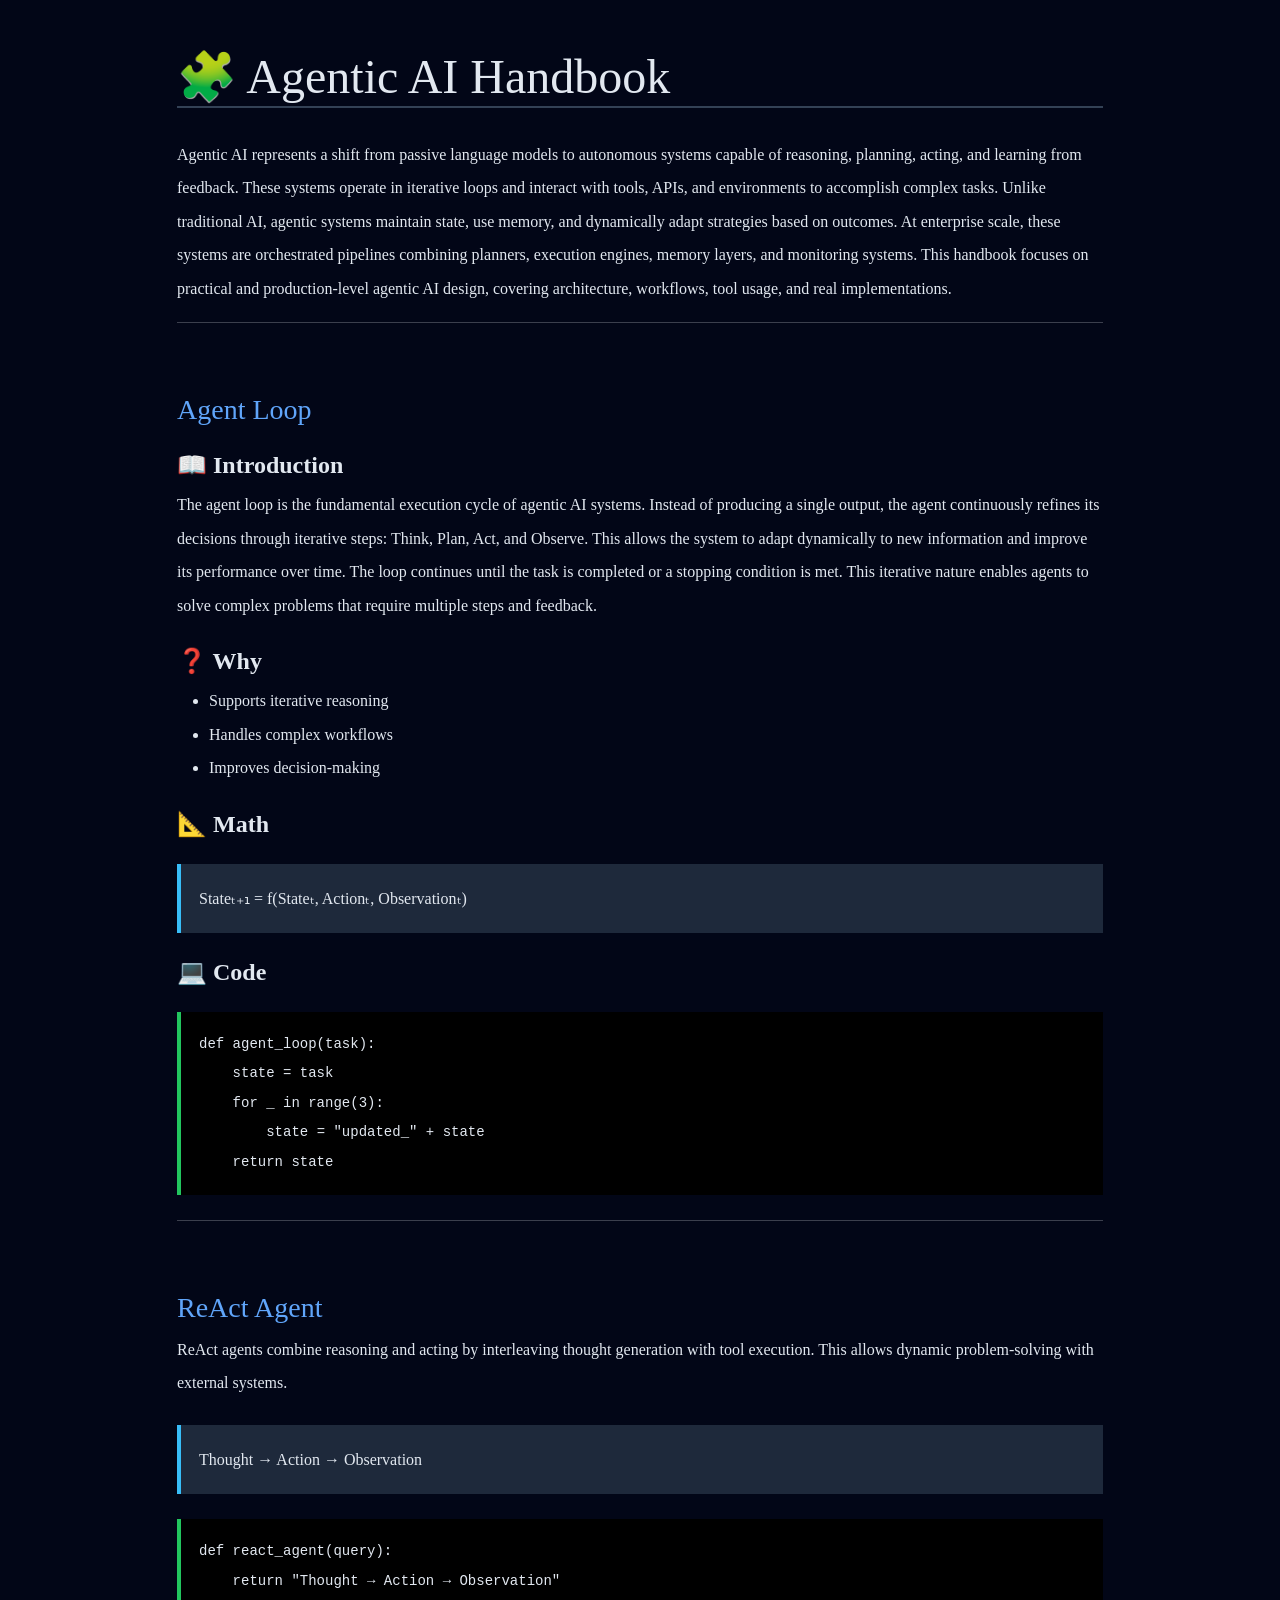
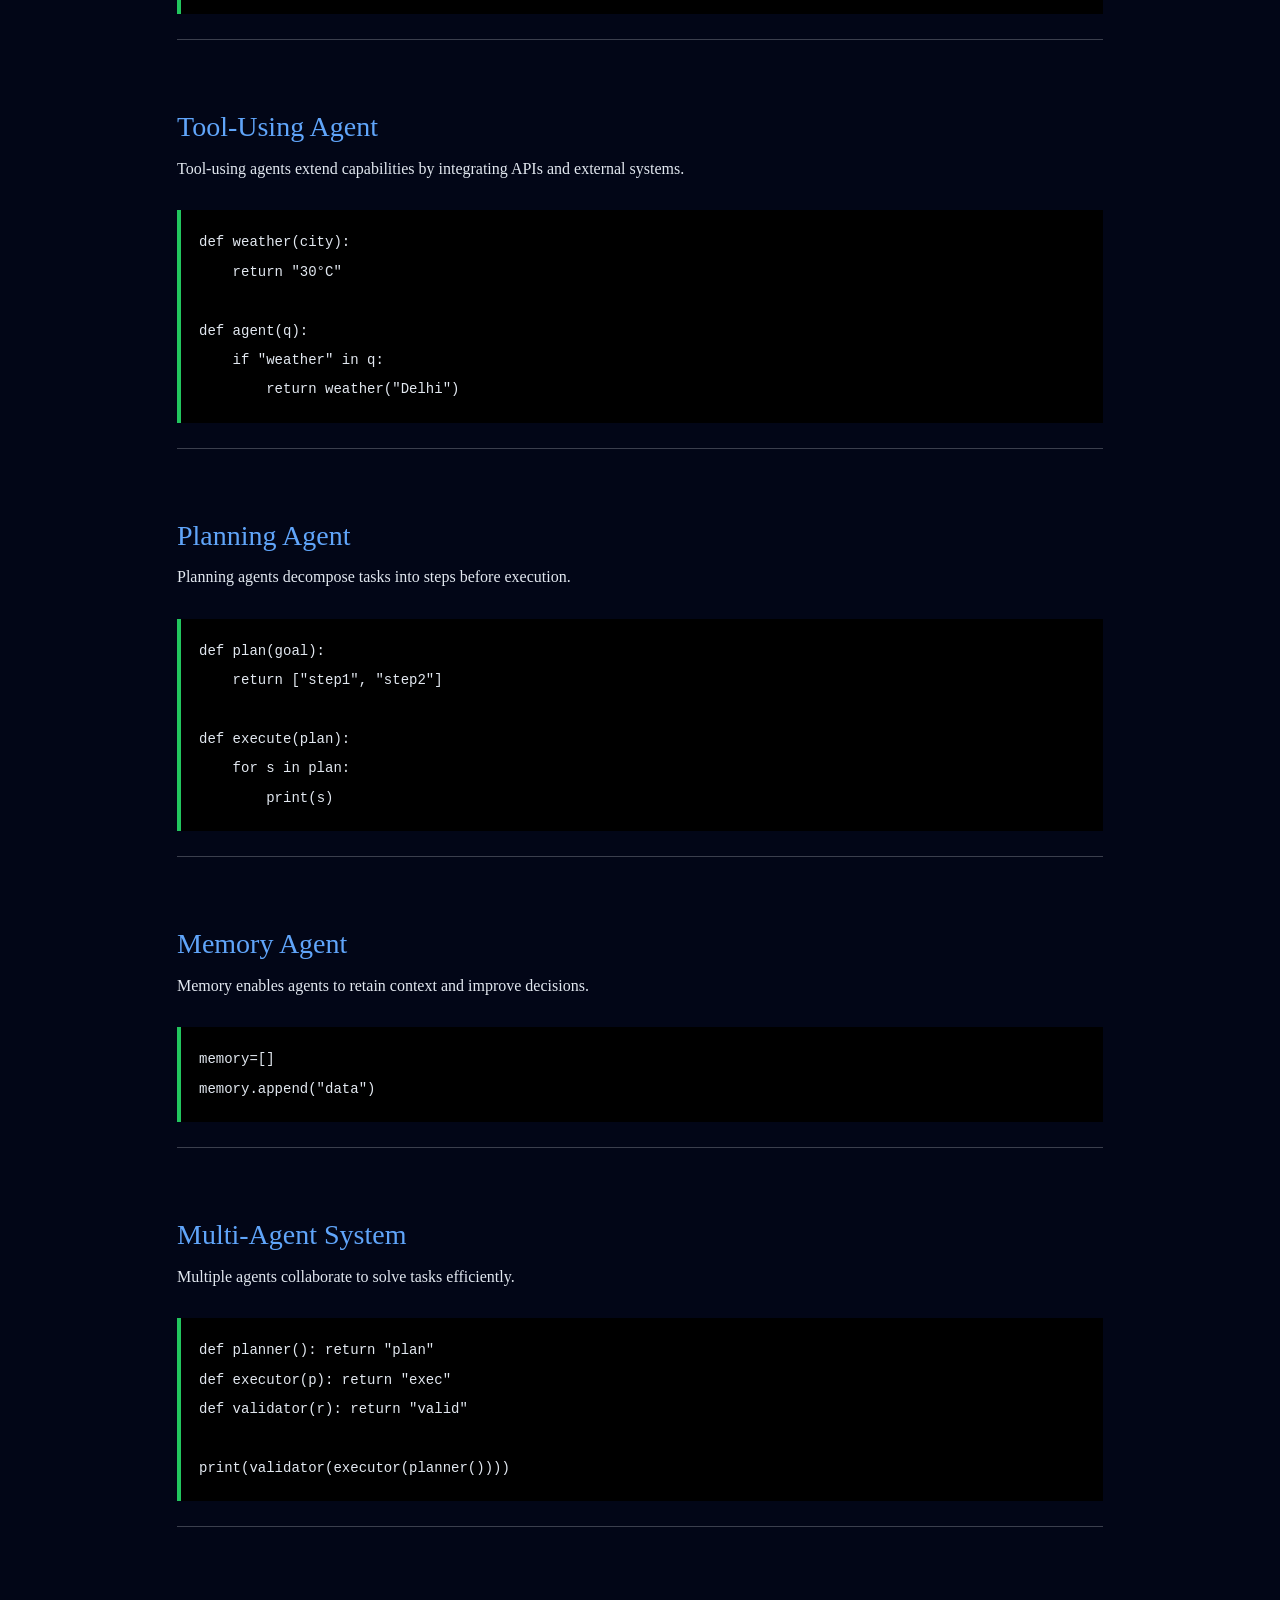
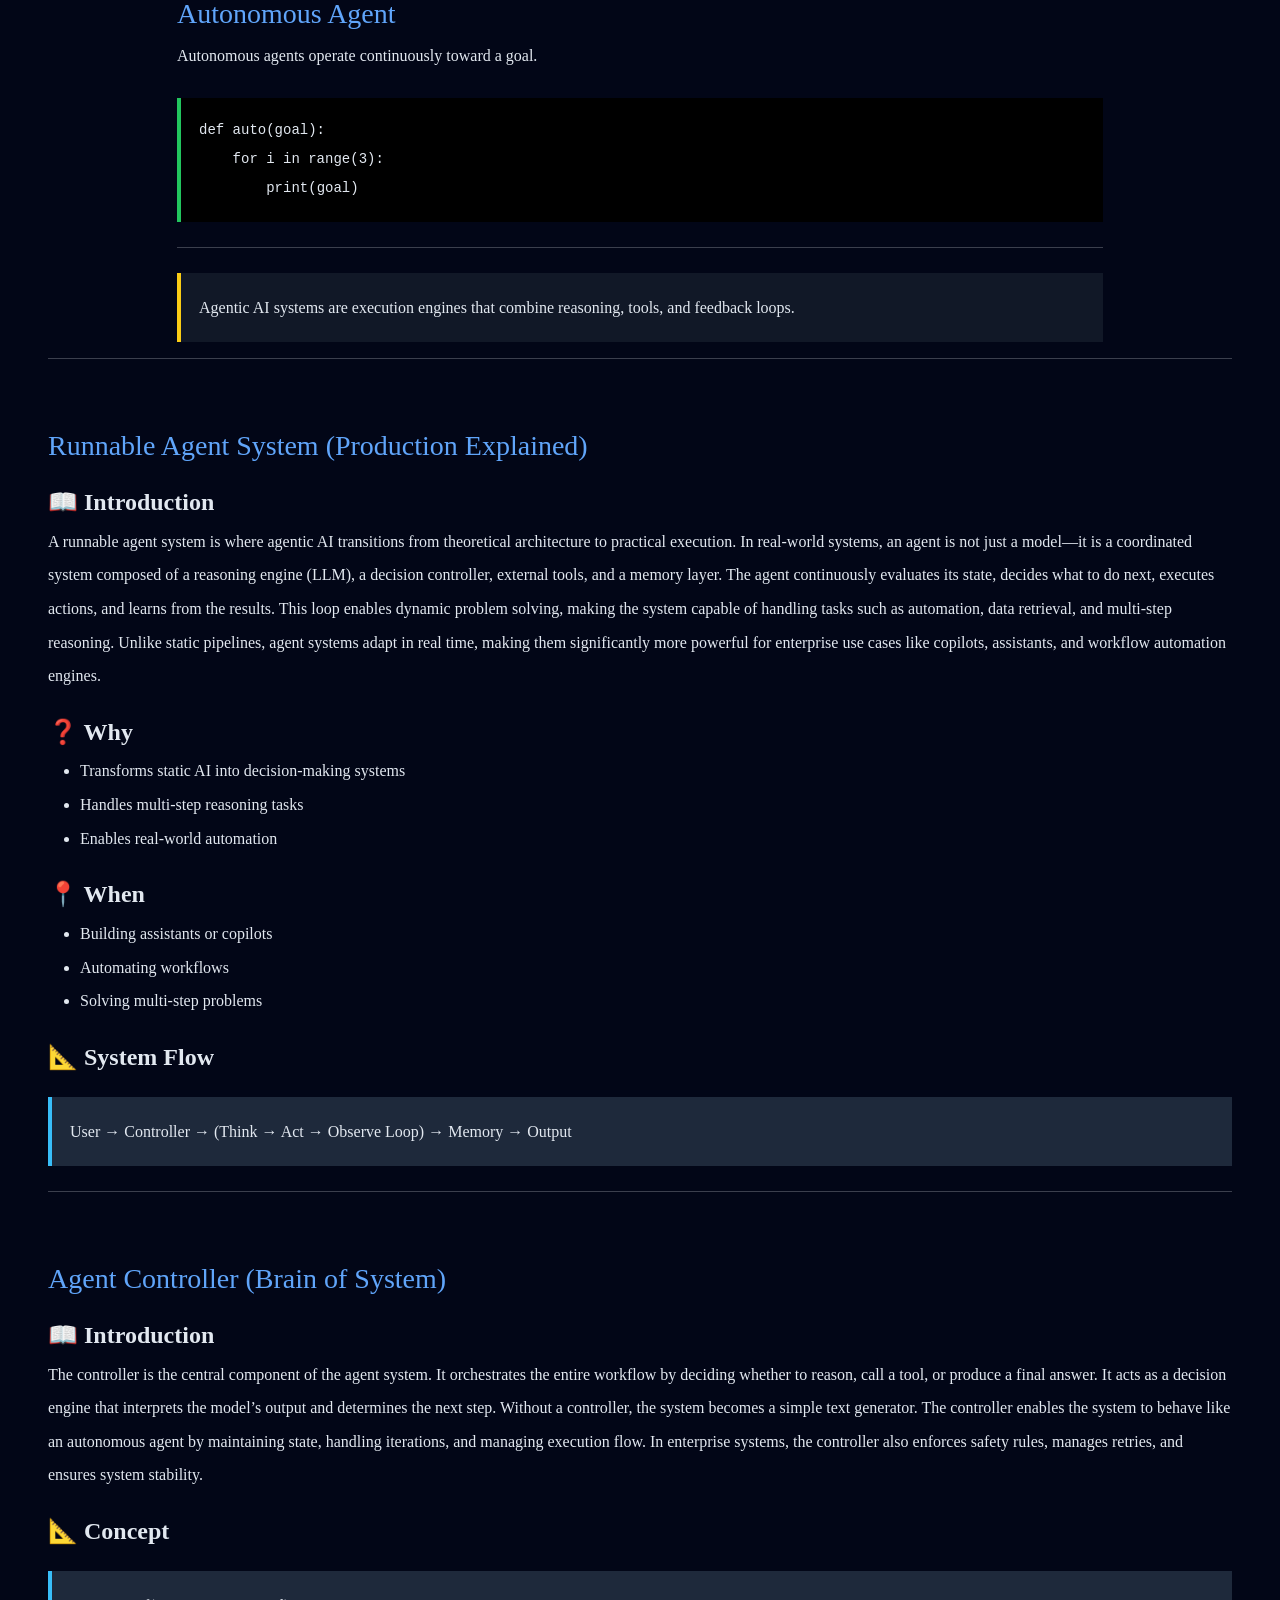
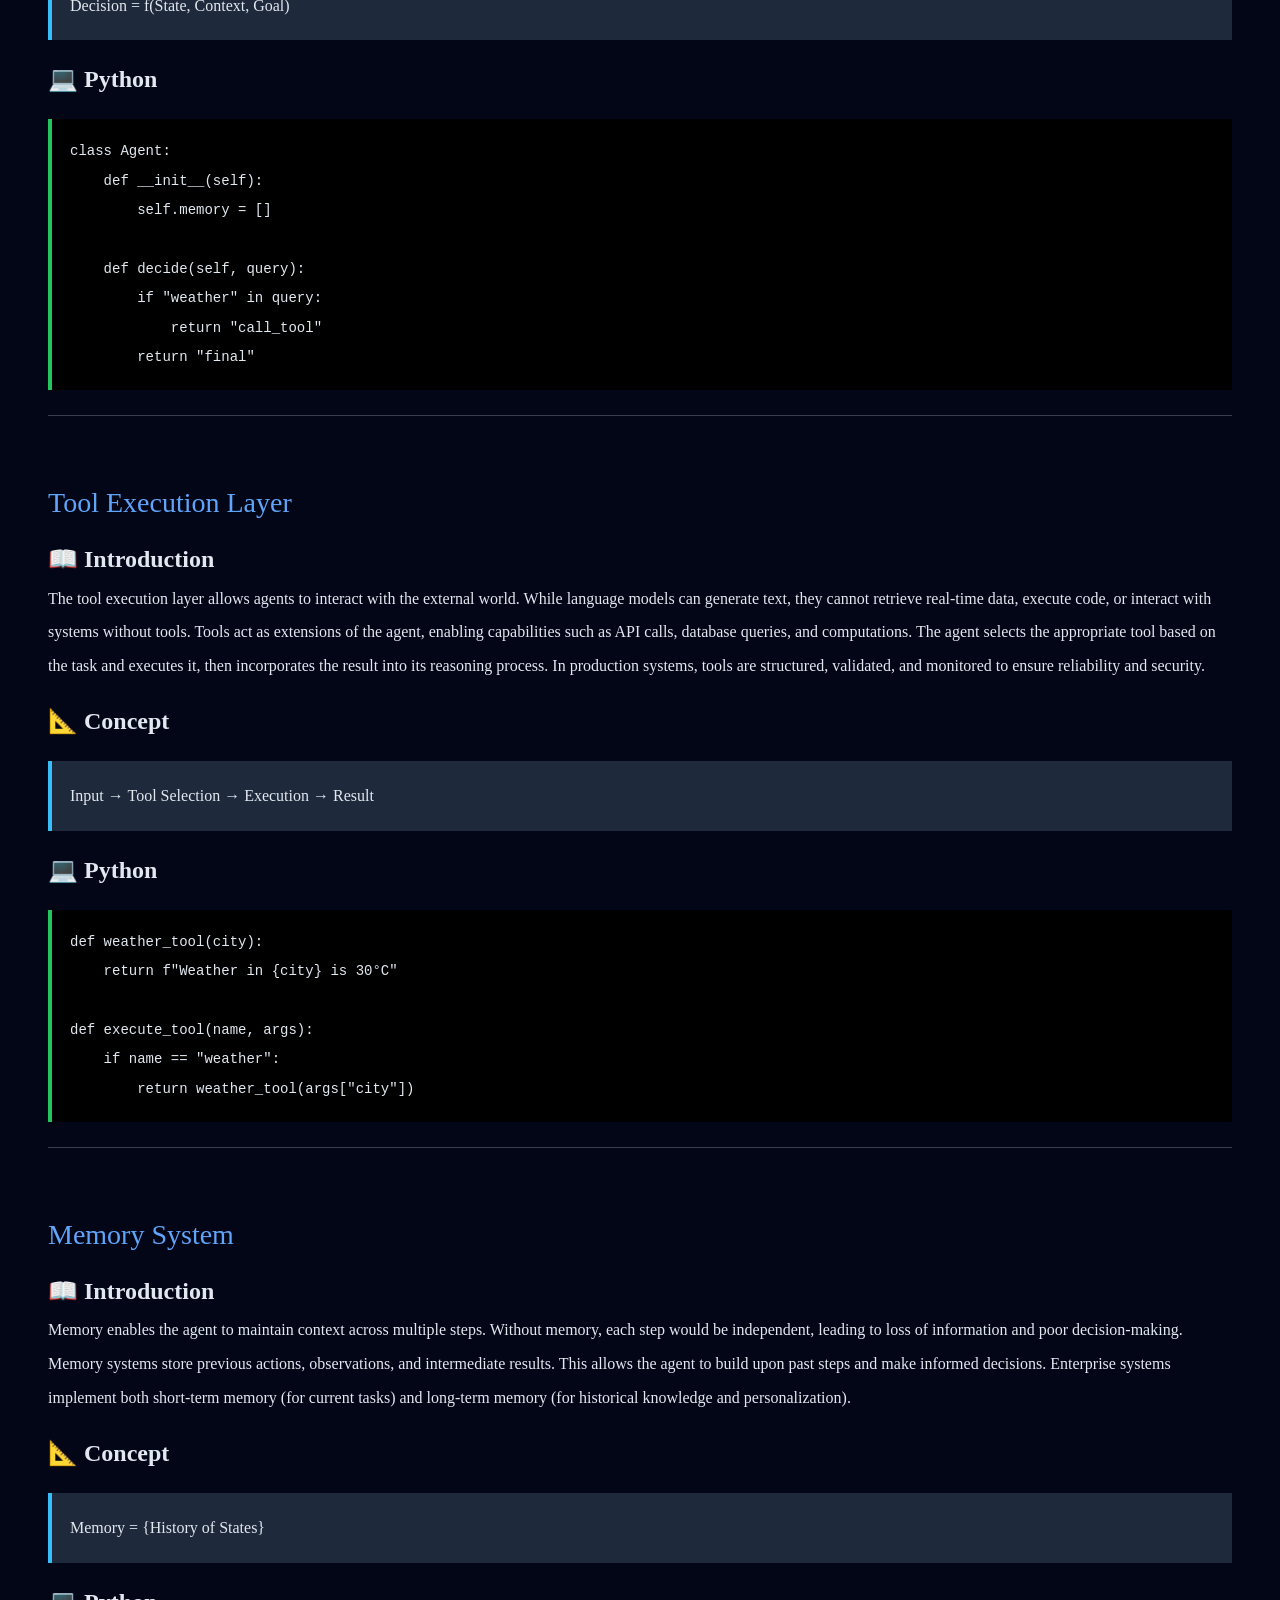
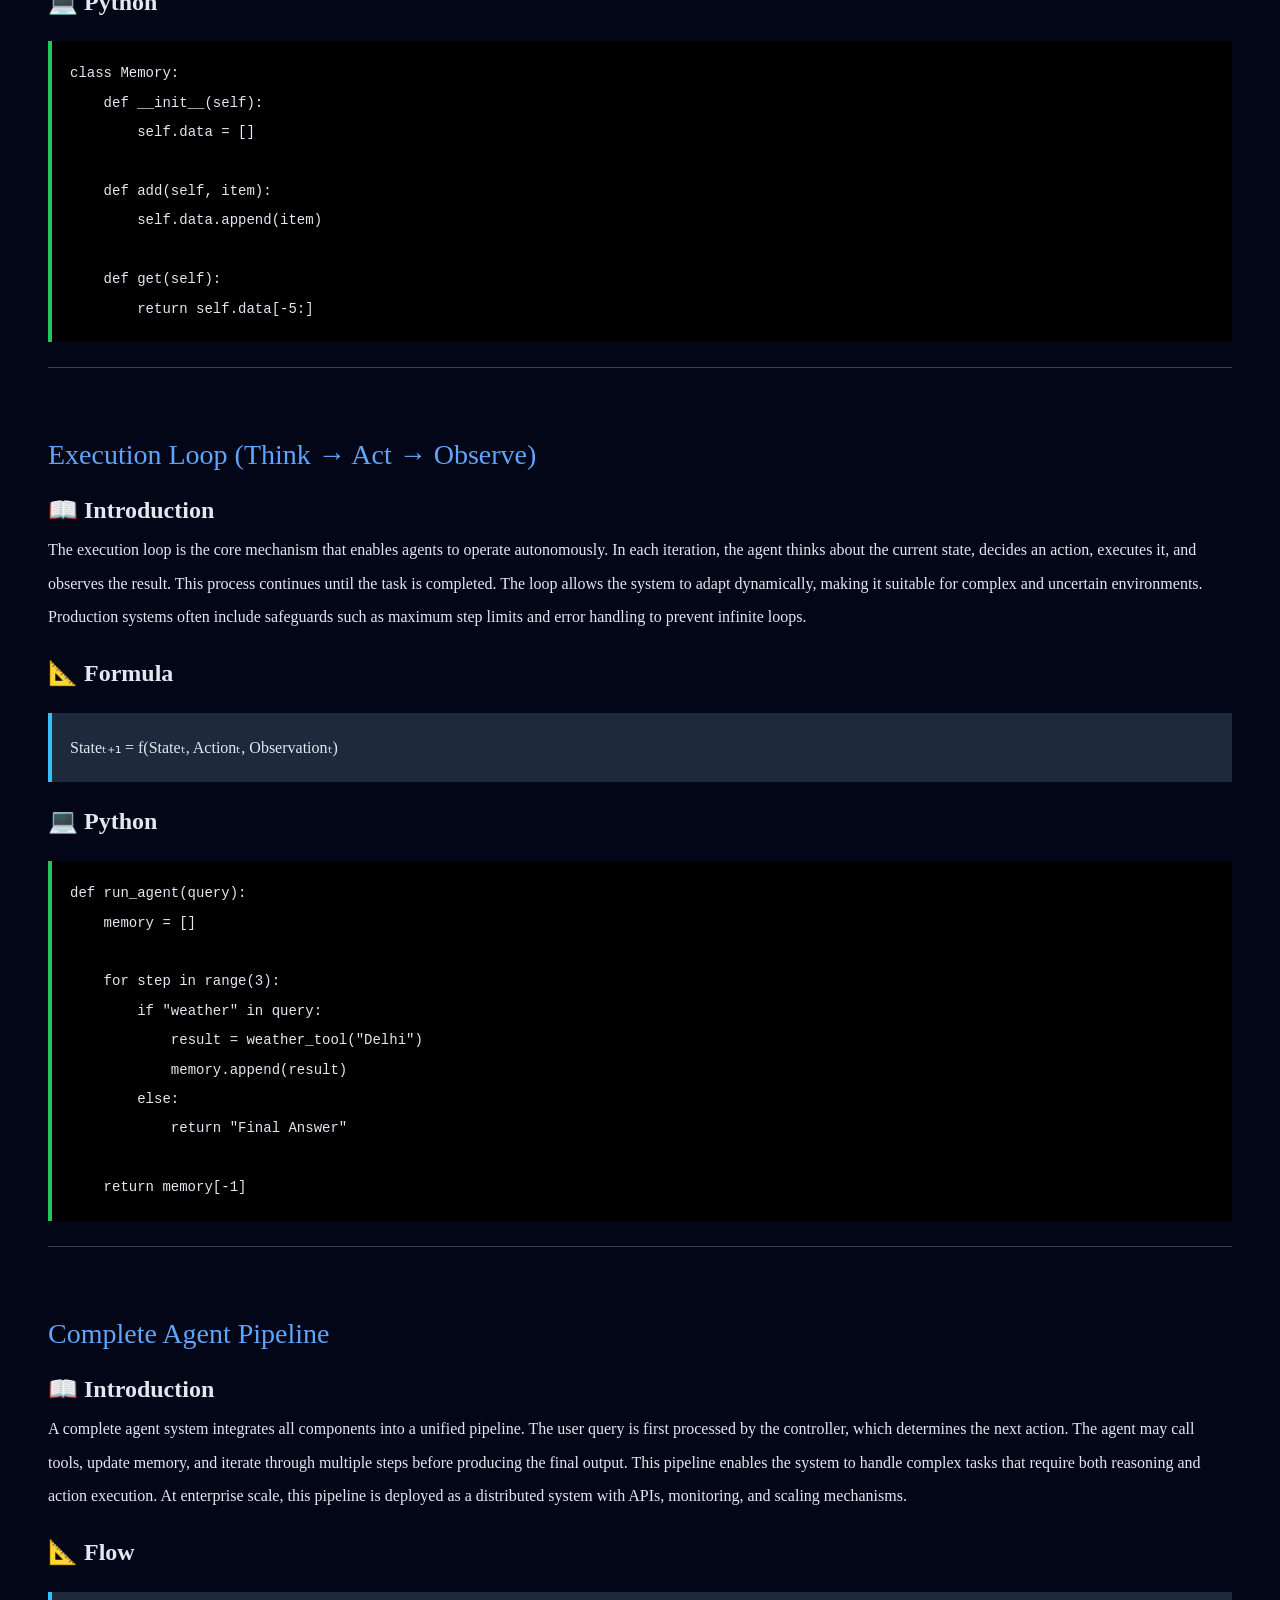
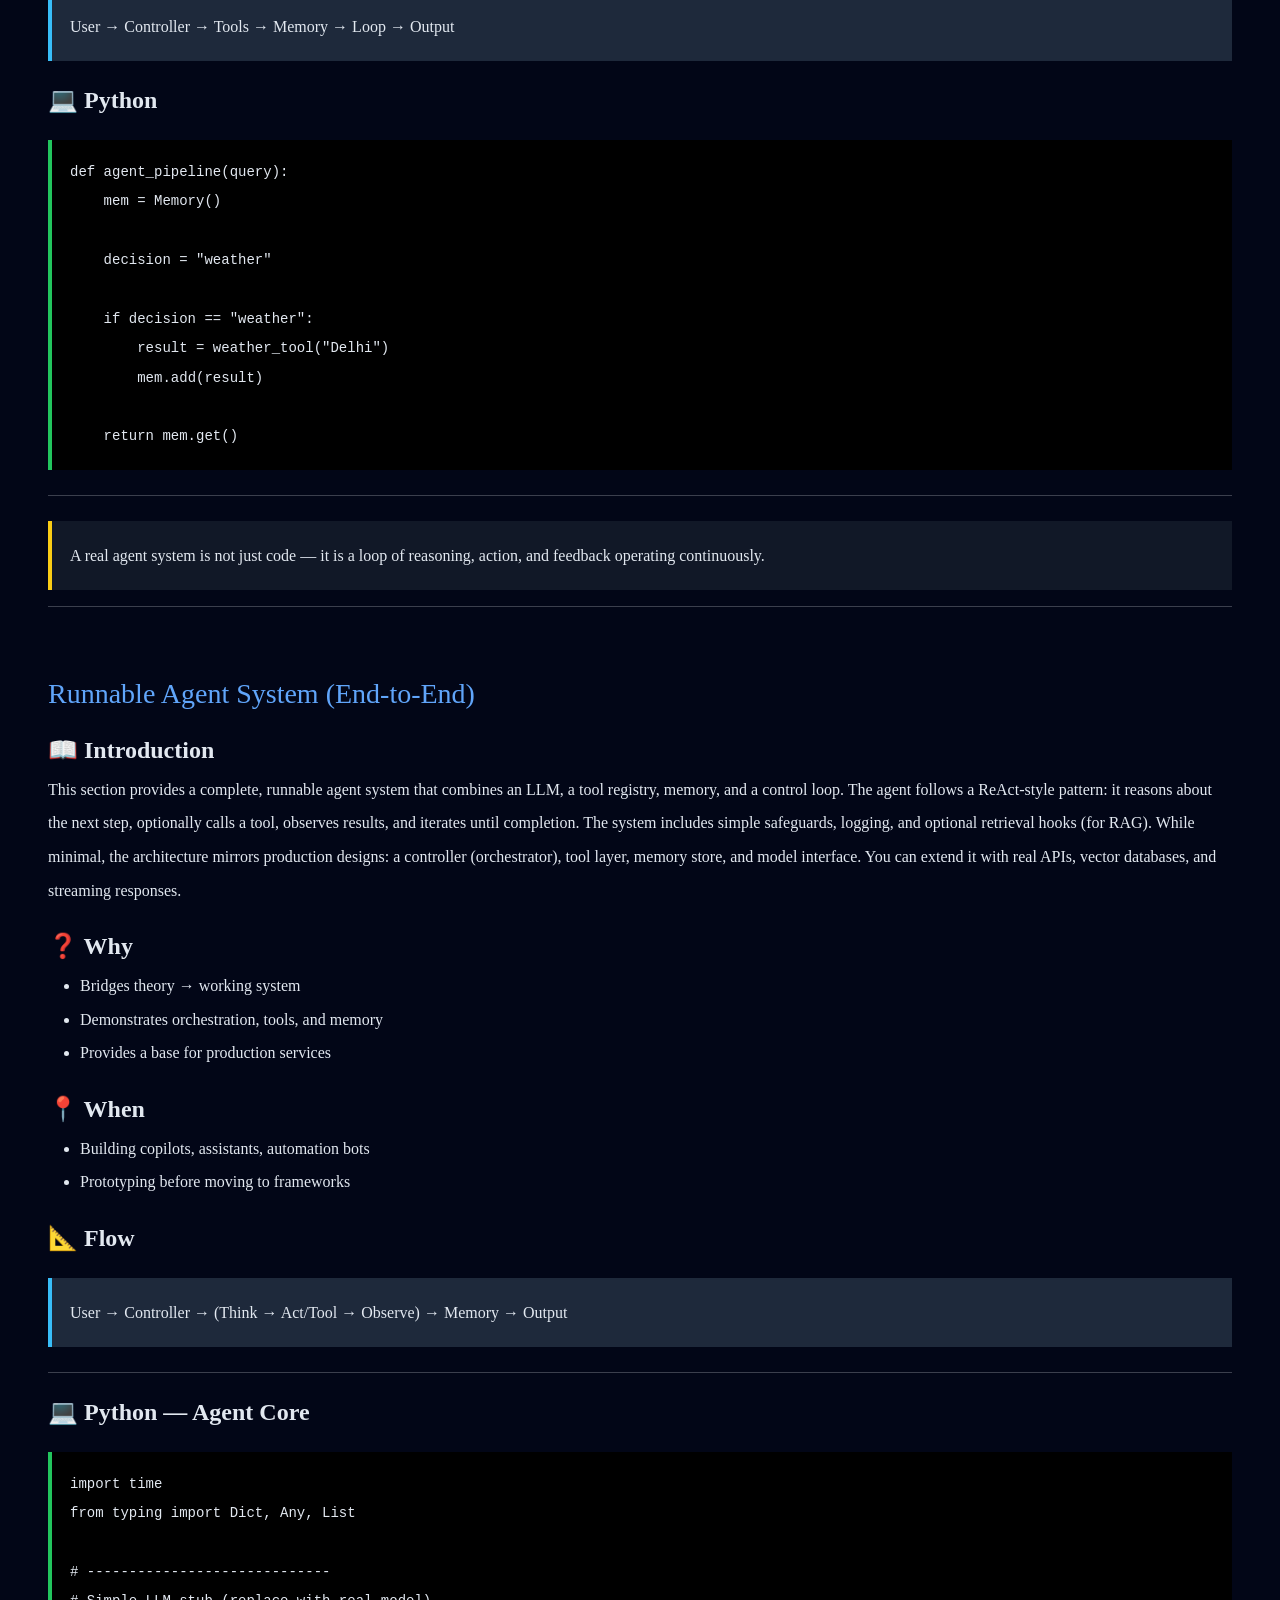
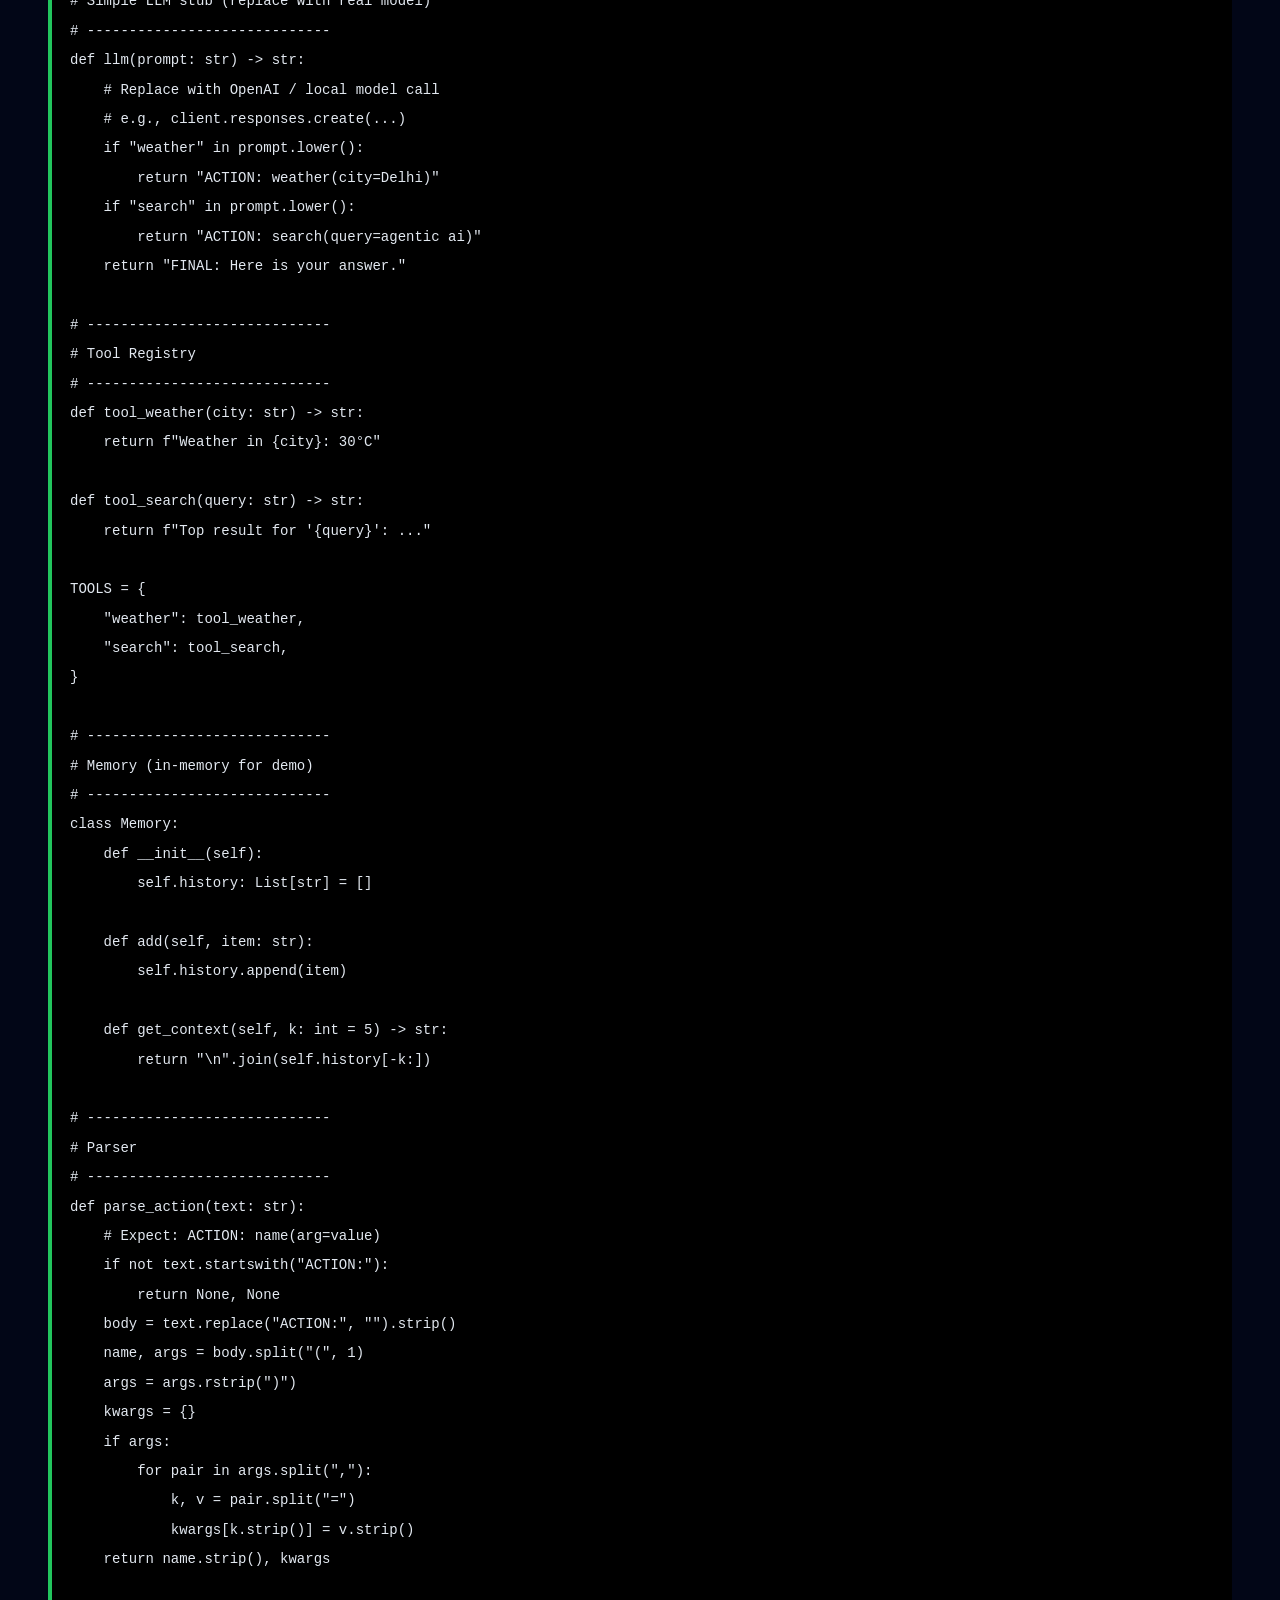
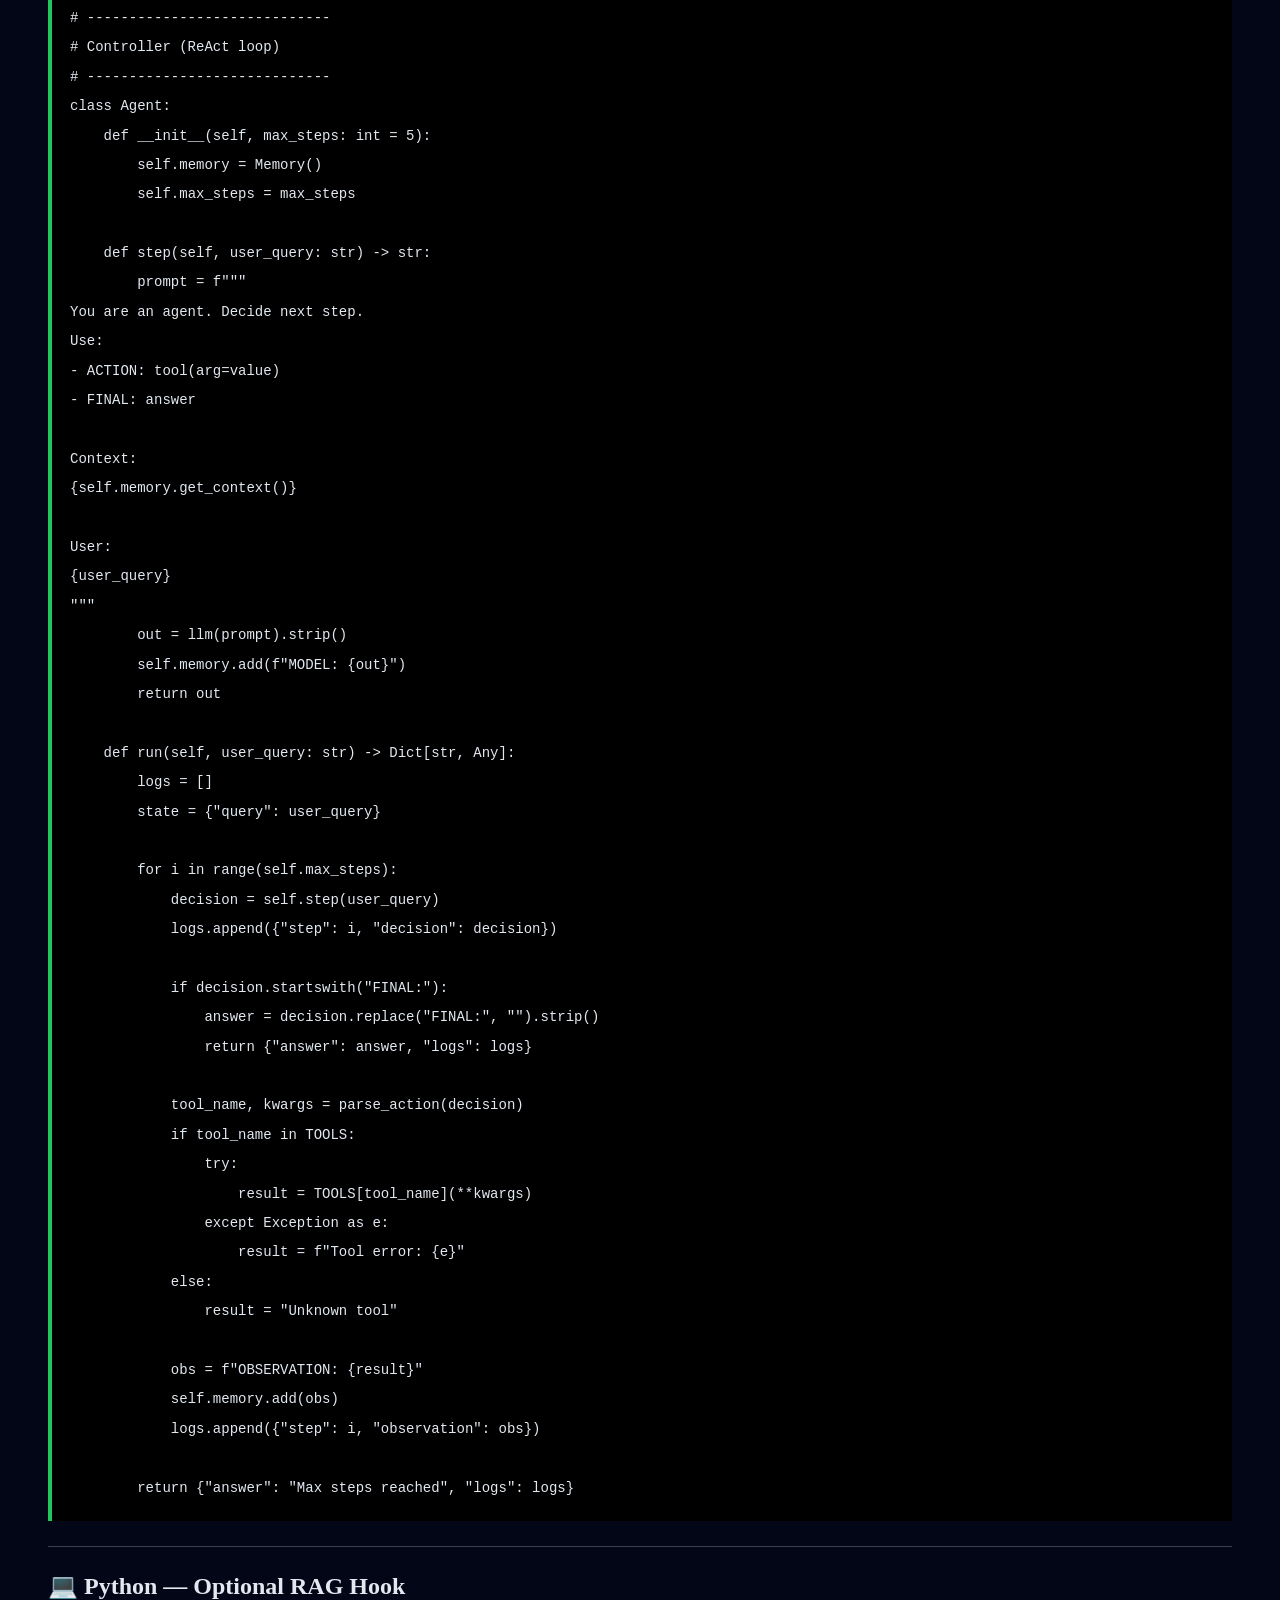
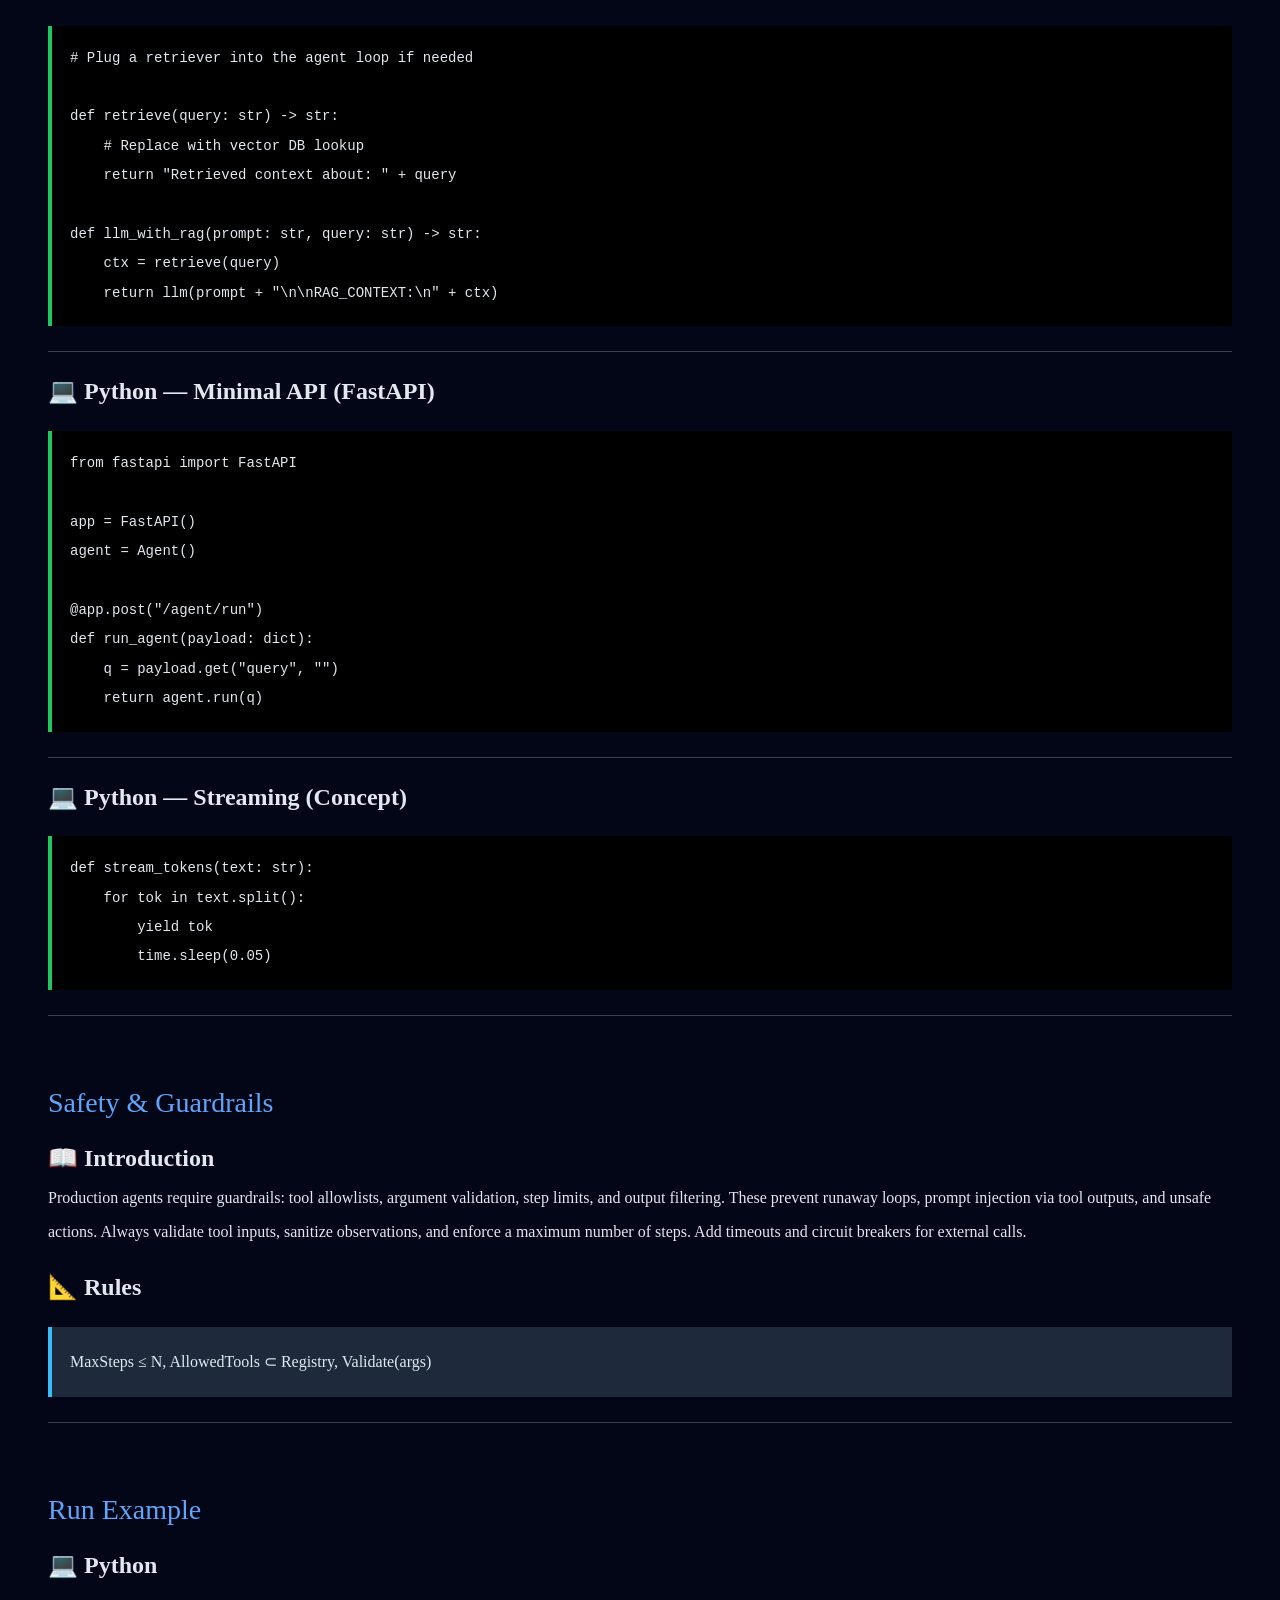
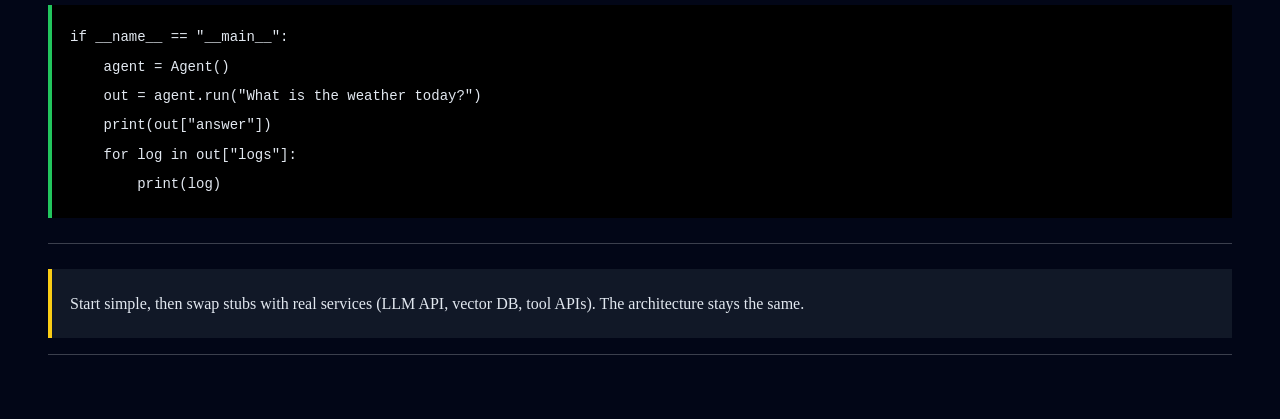
==== agent.html @ 4582e7a5 "Add files via upload" ====
<!DOCTYPE html>
<html>
<head>
<title>Agentic AI Engineering Handbook</title>

<link href="https://cdn.jsdelivr.net/npm/bootstrap@5.3.0/dist/css/bootstrap.min.css" rel="stylesheet">

<style>
body {
    background-color: #020617;
    color: #e2e8f0;
    font-family: "Georgia", serif;
    line-height: 2.1;
}

.container { max-width: 950px; }

.chapter-title {
    font-size: 3rem;
    border-bottom: 2px solid #334155;
    margin-bottom: 30px;
}

.section-title {
    margin-top: 70px;
    color: #60a5fa;
}

.sub {
    margin-top: 25px;
    font-weight: bold;
}

.code-box {
    background: #000;
    padding: 18px;
    border-left: 4px solid #22c55e;
    margin: 25px 0;
    font-family: monospace;
    white-space: pre-wrap;
}

.example-box {
    background: #1e293b;
    padding: 18px;
    border-left: 4px solid #38bdf8;
    margin: 25px 0;
}

.insight-box {
    background: #111827;
    padding: 18px;
    border-left: 4px solid #facc15;
    margin-top: 25px;
}
</style>

</head>

<body class="p-5">
<div class="container">

<h1 class="chapter-title">🧩 Agentic AI Handbook</h1>

<p>
Agentic AI represents a shift from passive language models to autonomous systems capable of reasoning, planning, acting, and learning 
from feedback. These systems operate in iterative loops and interact with tools, APIs, and environments to accomplish complex tasks. 
Unlike traditional AI, agentic systems maintain state, use memory, and dynamically adapt strategies based on outcomes. At enterprise 
scale, these systems are orchestrated pipelines combining planners, execution engines, memory layers, and monitoring systems. This 
handbook focuses on practical and production-level agentic AI design, covering architecture, workflows, tool usage, and real 
implementations.
</p>

<hr>

<!-- ================= LOOP ================= -->

<h3 class="section-title">Agent Loop</h3>

<h4 class="sub">📖 Introduction</h4>
<p>
The agent loop is the fundamental execution cycle of agentic AI systems. Instead of producing a single output, the agent continuously 
refines its decisions through iterative steps: Think, Plan, Act, and Observe. This allows the system to adapt dynamically to new 
information and improve its performance over time. The loop continues until the task is completed or a stopping condition is met. 
This iterative nature enables agents to solve complex problems that require multiple steps and feedback.
</p>

<h4 class="sub">❓ Why</h4>
<ul>
<li>Supports iterative reasoning</li>
<li>Handles complex workflows</li>
<li>Improves decision-making</li>
</ul>

<h4 class="sub">📐 Math</h4>
<div class="example-box">
Stateₜ₊₁ = f(Stateₜ, Actionₜ, Observationₜ)
</div>

<h4 class="sub">💻 Code</h4>
<pre class="code-box">
def agent_loop(task):
    state = task
    for _ in range(3):
        state = "updated_" + state
    return state
</pre>

<hr>

<!-- ================= REACT ================= -->

<h3 class="section-title">ReAct Agent</h3>

<p>
ReAct agents combine reasoning and acting by interleaving thought generation with tool execution. This allows dynamic problem-solving 
with external systems.
</p>

<div class="example-box">
Thought → Action → Observation
</div>

<pre class="code-box">
def react_agent(query):
    return "Thought → Action → Observation"
</pre>

<hr>

<!-- ================= TOOL ================= -->

<h3 class="section-title">Tool-Using Agent</h3>

<p>
Tool-using agents extend capabilities by integrating APIs and external systems.
</p>

<pre class="code-box">
def weather(city):
    return "30°C"

def agent(q):
    if "weather" in q:
        return weather("Delhi")
</pre>

<hr>

<!-- ================= PLANNING ================= -->

<h3 class="section-title">Planning Agent</h3>

<p>
Planning agents decompose tasks into steps before execution.
</p>

<pre class="code-box">
def plan(goal):
    return ["step1", "step2"]

def execute(plan):
    for s in plan:
        print(s)
</pre>

<hr>

<!-- ================= MEMORY ================= -->

<h3 class="section-title">Memory Agent</h3>

<p>
Memory enables agents to retain context and improve decisions.
</p>

<pre class="code-box">
memory=[]
memory.append("data")
</pre>

<hr>

<!-- ================= MULTI AGENT ================= -->

<h3 class="section-title">Multi-Agent System</h3>

<p>
Multiple agents collaborate to solve tasks efficiently.
</p>

<pre class="code-box">
def planner(): return "plan"
def executor(p): return "exec"
def validator(r): return "valid"

print(validator(executor(planner())))
</pre>

<hr>

<!-- ================= AUTONOMOUS ================= -->

<h3 class="section-title">Autonomous Agent</h3>

<p>
Autonomous agents operate continuously toward a goal.
</p>

<pre class="code-box">
def auto(goal):
    for i in range(3):
        print(goal)
</pre>

<hr>

<div class="insight-box">
Agentic AI systems are execution engines that combine reasoning, tools, and feedback loops.
</div>

</div>


<hr>



<!-- ===================================================== -->
<!-- OVERVIEW -->
<!-- ===================================================== -->

<h3 class="section-title">Runnable Agent System (Production Explained)</h3>

<h4 class="sub">📖 Introduction</h4>
<p>
A runnable agent system is where agentic AI transitions from theoretical architecture to practical execution. In real-world systems, 
an agent is not just a model—it is a coordinated system composed of a reasoning engine (LLM), a decision controller, external tools, 
and a memory layer. The agent continuously evaluates its state, decides what to do next, executes actions, and learns from the results. 
This loop enables dynamic problem solving, making the system capable of handling tasks such as automation, data retrieval, and multi-step 
reasoning. Unlike static pipelines, agent systems adapt in real time, making them significantly more powerful for enterprise use cases 
like copilots, assistants, and workflow automation engines.
</p>

<h4 class="sub">❓ Why</h4>
<ul>
<li>Transforms static AI into decision-making systems</li>
<li>Handles multi-step reasoning tasks</li>
<li>Enables real-world automation</li>
</ul>

<h4 class="sub">📍 When</h4>
<ul>
<li>Building assistants or copilots</li>
<li>Automating workflows</li>
<li>Solving multi-step problems</li>
</ul>

<h4 class="sub">📐 System Flow</h4>
<div class="example-box">
User → Controller → (Think → Act → Observe Loop) → Memory → Output
</div>

<hr>

<!-- ===================================================== -->
<!-- CONTROLLER -->
<!-- ===================================================== -->

<h3 class="section-title">Agent Controller (Brain of System)</h3>

<h4 class="sub">📖 Introduction</h4>
<p>
The controller is the central component of the agent system. It orchestrates the entire workflow by deciding whether to reason, 
call a tool, or produce a final answer. It acts as a decision engine that interprets the model’s output and determines the next 
step. Without a controller, the system becomes a simple text generator. The controller enables the system to behave like an 
autonomous agent by maintaining state, handling iterations, and managing execution flow. In enterprise systems, the controller 
also enforces safety rules, manages retries, and ensures system stability.
</p>

<h4 class="sub">📐 Concept</h4>
<div class="example-box">
Decision = f(State, Context, Goal)
</div>

<h4 class="sub">💻 Python</h4>
<pre class="code-box">
class Agent:
    def __init__(self):
        self.memory = []

    def decide(self, query):
        if "weather" in query:
            return "call_tool"
        return "final"
</pre>

<hr>

<!-- ===================================================== -->
<!-- TOOL EXECUTION -->
<!-- ===================================================== -->

<h3 class="section-title">Tool Execution Layer</h3>

<h4 class="sub">📖 Introduction</h4>
<p>
The tool execution layer allows agents to interact with the external world. While language models can generate text, they cannot 
retrieve real-time data, execute code, or interact with systems without tools. Tools act as extensions of the agent, enabling 
capabilities such as API calls, database queries, and computations. The agent selects the appropriate tool based on the task and 
executes it, then incorporates the result into its reasoning process. In production systems, tools are structured, validated, and 
monitored to ensure reliability and security.
</p>

<h4 class="sub">📐 Concept</h4>
<div class="example-box">
Input → Tool Selection → Execution → Result
</div>

<h4 class="sub">💻 Python</h4>
<pre class="code-box">
def weather_tool(city):
    return f"Weather in {city} is 30°C"

def execute_tool(name, args):
    if name == "weather":
        return weather_tool(args["city"])
</pre>

<hr>

<!-- ===================================================== -->
<!-- MEMORY -->
<!-- ===================================================== -->

<h3 class="section-title">Memory System</h3>

<h4 class="sub">📖 Introduction</h4>
<p>
Memory enables the agent to maintain context across multiple steps. Without memory, each step would be independent, leading to 
loss of information and poor decision-making. Memory systems store previous actions, observations, and intermediate results. 
This allows the agent to build upon past steps and make informed decisions. Enterprise systems implement both short-term memory 
(for current tasks) and long-term memory (for historical knowledge and personalization).
</p>

<h4 class="sub">📐 Concept</h4>
<div class="example-box">
Memory = {History of States}
</div>

<h4 class="sub">💻 Python</h4>
<pre class="code-box">
class Memory:
    def __init__(self):
        self.data = []

    def add(self, item):
        self.data.append(item)

    def get(self):
        return self.data[-5:]
</pre>

<hr>

<!-- ===================================================== -->
<!-- LOOP -->
<!-- ===================================================== -->

<h3 class="section-title">Execution Loop (Think → Act → Observe)</h3>

<h4 class="sub">📖 Introduction</h4>
<p>
The execution loop is the core mechanism that enables agents to operate autonomously. In each iteration, the agent thinks about 
the current state, decides an action, executes it, and observes the result. This process continues until the task is completed. 
The loop allows the system to adapt dynamically, making it suitable for complex and uncertain environments. Production systems 
often include safeguards such as maximum step limits and error handling to prevent infinite loops.
</p>

<h4 class="sub">📐 Formula</h4>
<div class="example-box">
Stateₜ₊₁ = f(Stateₜ, Actionₜ, Observationₜ)
</div>

<h4 class="sub">💻 Python</h4>
<pre class="code-box">
def run_agent(query):
    memory = []
    
    for step in range(3):
        if "weather" in query:
            result = weather_tool("Delhi")
            memory.append(result)
        else:
            return "Final Answer"
    
    return memory[-1]
</pre>

<hr>

<!-- ===================================================== -->
<!-- FULL PIPELINE -->
<!-- ===================================================== -->

<h3 class="section-title">Complete Agent Pipeline</h3>

<h4 class="sub">📖 Introduction</h4>
<p>
A complete agent system integrates all components into a unified pipeline. The user query is first processed by the controller, 
which determines the next action. The agent may call tools, update memory, and iterate through multiple steps before producing 
the final output. This pipeline enables the system to handle complex tasks that require both reasoning and action execution. 
At enterprise scale, this pipeline is deployed as a distributed system with APIs, monitoring, and scaling mechanisms.
</p>

<h4 class="sub">📐 Flow</h4>
<div class="example-box">
User → Controller → Tools → Memory → Loop → Output
</div>

<h4 class="sub">💻 Python</h4>
<pre class="code-box">
def agent_pipeline(query):
    mem = Memory()
    
    decision = "weather"
    
    if decision == "weather":
        result = weather_tool("Delhi")
        mem.add(result)
    
    return mem.get()
</pre>

<hr>

<div class="insight-box">
A real agent system is not just code — it is a loop of reasoning, action, and feedback operating continuously.
</div>

<hr>

<!-- ===================================================== -->
<!-- SYSTEM OVERVIEW -->
<!-- ===================================================== -->

<h3 class="section-title">Runnable Agent System (End-to-End)</h3>

<h4 class="sub">📖 Introduction</h4>
<p>
This section provides a complete, runnable agent system that combines an LLM, a tool registry, memory, and a control loop. 
The agent follows a ReAct-style pattern: it reasons about the next step, optionally calls a tool, observes results, and iterates 
until completion. The system includes simple safeguards, logging, and optional retrieval hooks (for RAG). While minimal, the 
architecture mirrors production designs: a controller (orchestrator), tool layer, memory store, and model interface. You can 
extend it with real APIs, vector databases, and streaming responses.
</p>

<h4 class="sub">❓ Why</h4>
<ul>
<li>Bridges theory → working system</li>
<li>Demonstrates orchestration, tools, and memory</li>
<li>Provides a base for production services</li>
</ul>

<h4 class="sub">📍 When</h4>
<ul>
<li>Building copilots, assistants, automation bots</li>
<li>Prototyping before moving to frameworks</li>
</ul>

<h4 class="sub">📐 Flow</h4>
<div class="example-box">
User → Controller → (Think → Act/Tool → Observe) → Memory → Output
</div>

<hr>

<!-- ===================================================== -->
<!-- CODE: AGENT CORE -->
<!-- ===================================================== -->

<h4 class="sub">💻 Python — Agent Core</h4>

<pre class="code-box">
import time
from typing import Dict, Any, List

# -----------------------------
# Simple LLM stub (replace with real model)
# -----------------------------
def llm(prompt: str) -> str:
    # Replace with OpenAI / local model call
    # e.g., client.responses.create(...)
    if "weather" in prompt.lower():
        return "ACTION: weather(city=Delhi)"
    if "search" in prompt.lower():
        return "ACTION: search(query=agentic ai)"
    return "FINAL: Here is your answer."

# -----------------------------
# Tool Registry
# -----------------------------
def tool_weather(city: str) -> str:
    return f"Weather in {city}: 30°C"

def tool_search(query: str) -> str:
    return f"Top result for '{query}': ..."

TOOLS = {
    "weather": tool_weather,
    "search": tool_search,
}

# -----------------------------
# Memory (in-memory for demo)
# -----------------------------
class Memory:
    def __init__(self):
        self.history: List[str] = []

    def add(self, item: str):
        self.history.append(item)

    def get_context(self, k: int = 5) -> str:
        return "\n".join(self.history[-k:])

# -----------------------------
# Parser
# -----------------------------
def parse_action(text: str):
    # Expect: ACTION: name(arg=value)
    if not text.startswith("ACTION:"):
        return None, None
    body = text.replace("ACTION:", "").strip()
    name, args = body.split("(", 1)
    args = args.rstrip(")")
    kwargs = {}
    if args:
        for pair in args.split(","):
            k, v = pair.split("=")
            kwargs[k.strip()] = v.strip()
    return name.strip(), kwargs

# -----------------------------
# Controller (ReAct loop)
# -----------------------------
class Agent:
    def __init__(self, max_steps: int = 5):
        self.memory = Memory()
        self.max_steps = max_steps

    def step(self, user_query: str) -> str:
        prompt = f"""
You are an agent. Decide next step.
Use:
- ACTION: tool(arg=value)
- FINAL: answer

Context:
{self.memory.get_context()}

User:
{user_query}
"""
        out = llm(prompt).strip()
        self.memory.add(f"MODEL: {out}")
        return out

    def run(self, user_query: str) -> Dict[str, Any]:
        logs = []
        state = {"query": user_query}

        for i in range(self.max_steps):
            decision = self.step(user_query)
            logs.append({"step": i, "decision": decision})

            if decision.startswith("FINAL:"):
                answer = decision.replace("FINAL:", "").strip()
                return {"answer": answer, "logs": logs}

            tool_name, kwargs = parse_action(decision)
            if tool_name in TOOLS:
                try:
                    result = TOOLS[tool_name](**kwargs)
                except Exception as e:
                    result = f"Tool error: {e}"
            else:
                result = "Unknown tool"

            obs = f"OBSERVATION: {result}"
            self.memory.add(obs)
            logs.append({"step": i, "observation": obs})

        return {"answer": "Max steps reached", "logs": logs}
</pre>

<hr>

<!-- ===================================================== -->
<!-- CODE: OPTIONAL RAG HOOK -->
<!-- ===================================================== -->

<h4 class="sub">💻 Python — Optional RAG Hook</h4>

<pre class="code-box">
# Plug a retriever into the agent loop if needed

def retrieve(query: str) -> str:
    # Replace with vector DB lookup
    return "Retrieved context about: " + query

def llm_with_rag(prompt: str, query: str) -> str:
    ctx = retrieve(query)
    return llm(prompt + "\n\nRAG_CONTEXT:\n" + ctx)
</pre>

<hr>

<!-- ===================================================== -->
<!-- CODE: SIMPLE API -->
<!-- ===================================================== -->

<h4 class="sub">💻 Python — Minimal API (FastAPI)</h4>

<pre class="code-box">
from fastapi import FastAPI

app = FastAPI()
agent = Agent()

@app.post("/agent/run")
def run_agent(payload: dict):
    q = payload.get("query", "")
    return agent.run(q)
</pre>

<hr>

<!-- ===================================================== -->
<!-- CODE: STREAMING (CONCEPT) -->
<!-- ===================================================== -->

<h4 class="sub">💻 Python — Streaming (Concept)</h4>

<pre class="code-box">
def stream_tokens(text: str):
    for tok in text.split():
        yield tok
        time.sleep(0.05)
</pre>

<hr>

<!-- ===================================================== -->
<!-- SAFETY & LIMITS -->
<!-- ===================================================== -->

<h3 class="section-title">Safety & Guardrails</h3>

<h4 class="sub">📖 Introduction</h4>
<p>
Production agents require guardrails: tool allowlists, argument validation, step limits, and output filtering. These prevent 
runaway loops, prompt injection via tool outputs, and unsafe actions. Always validate tool inputs, sanitize observations, and 
enforce a maximum number of steps. Add timeouts and circuit breakers for external calls.
</p>

<h4 class="sub">📐 Rules</h4>
<div class="example-box">
MaxSteps ≤ N, AllowedTools ⊂ Registry, Validate(args)
</div>

<hr>

<!-- ===================================================== -->
<!-- RUN EXAMPLE -->
<!-- ===================================================== -->

<h3 class="section-title">Run Example</h3>

<h4 class="sub">💻 Python</h4>

<pre class="code-box">
if __name__ == "__main__":
    agent = Agent()
    out = agent.run("What is the weather today?")
    print(out["answer"])
    for log in out["logs"]:
        print(log)
</pre>

<hr>

<div class="insight-box">
Start simple, then swap stubs with real services (LLM API, vector DB, tool APIs). The architecture stays the same.
</div>

<hr>

</body>
</html>
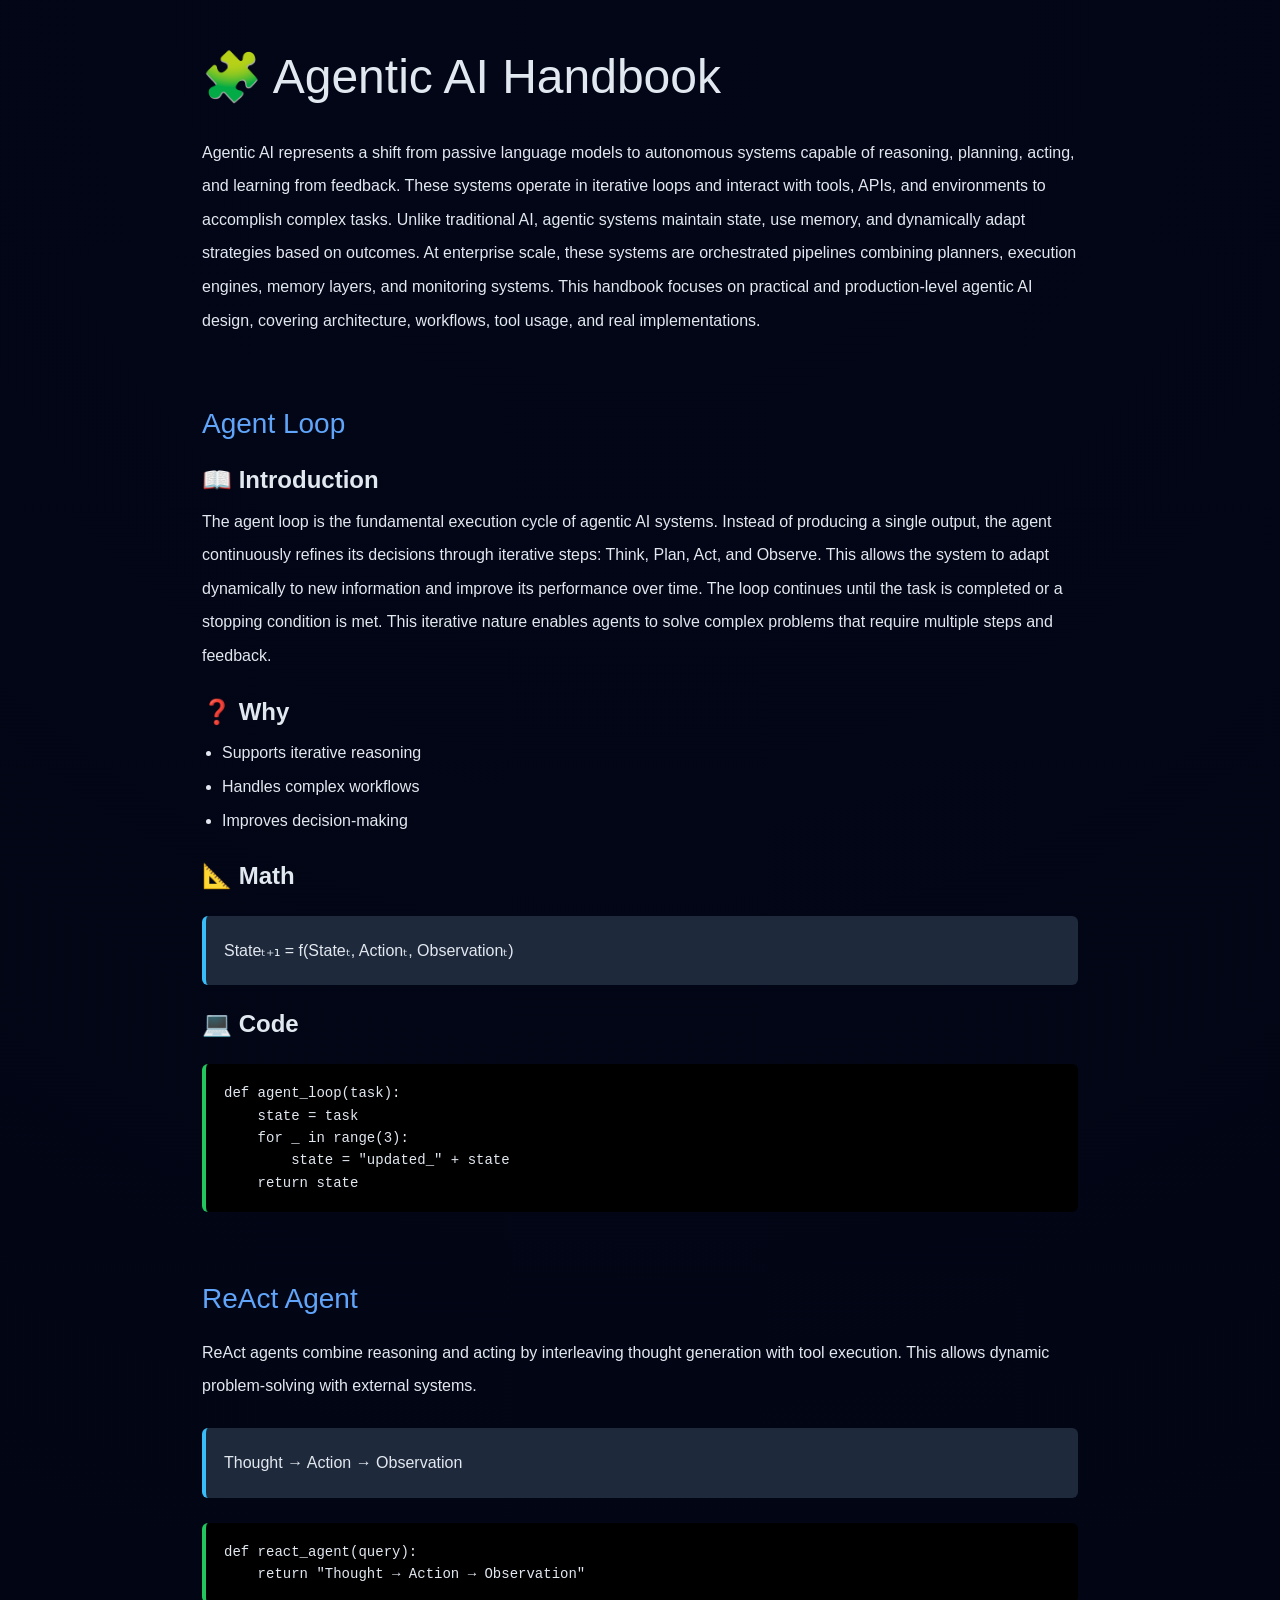
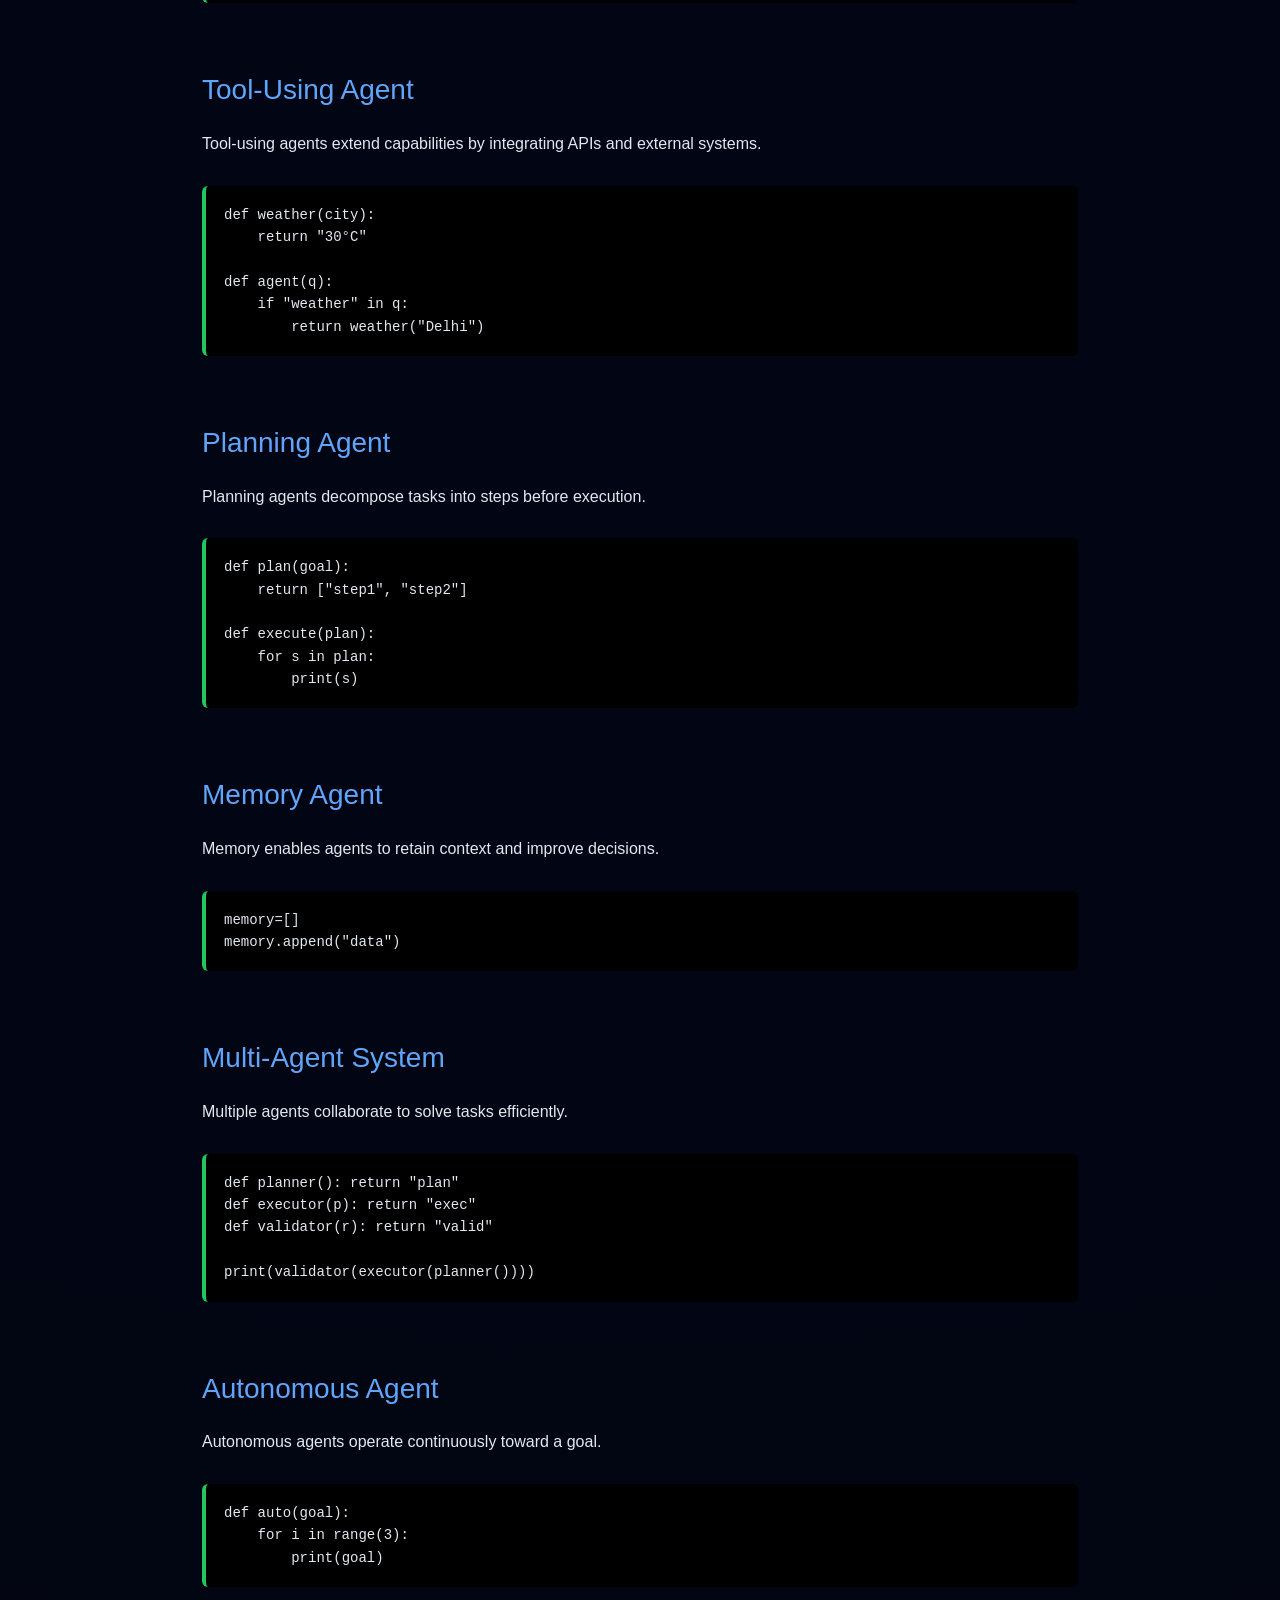
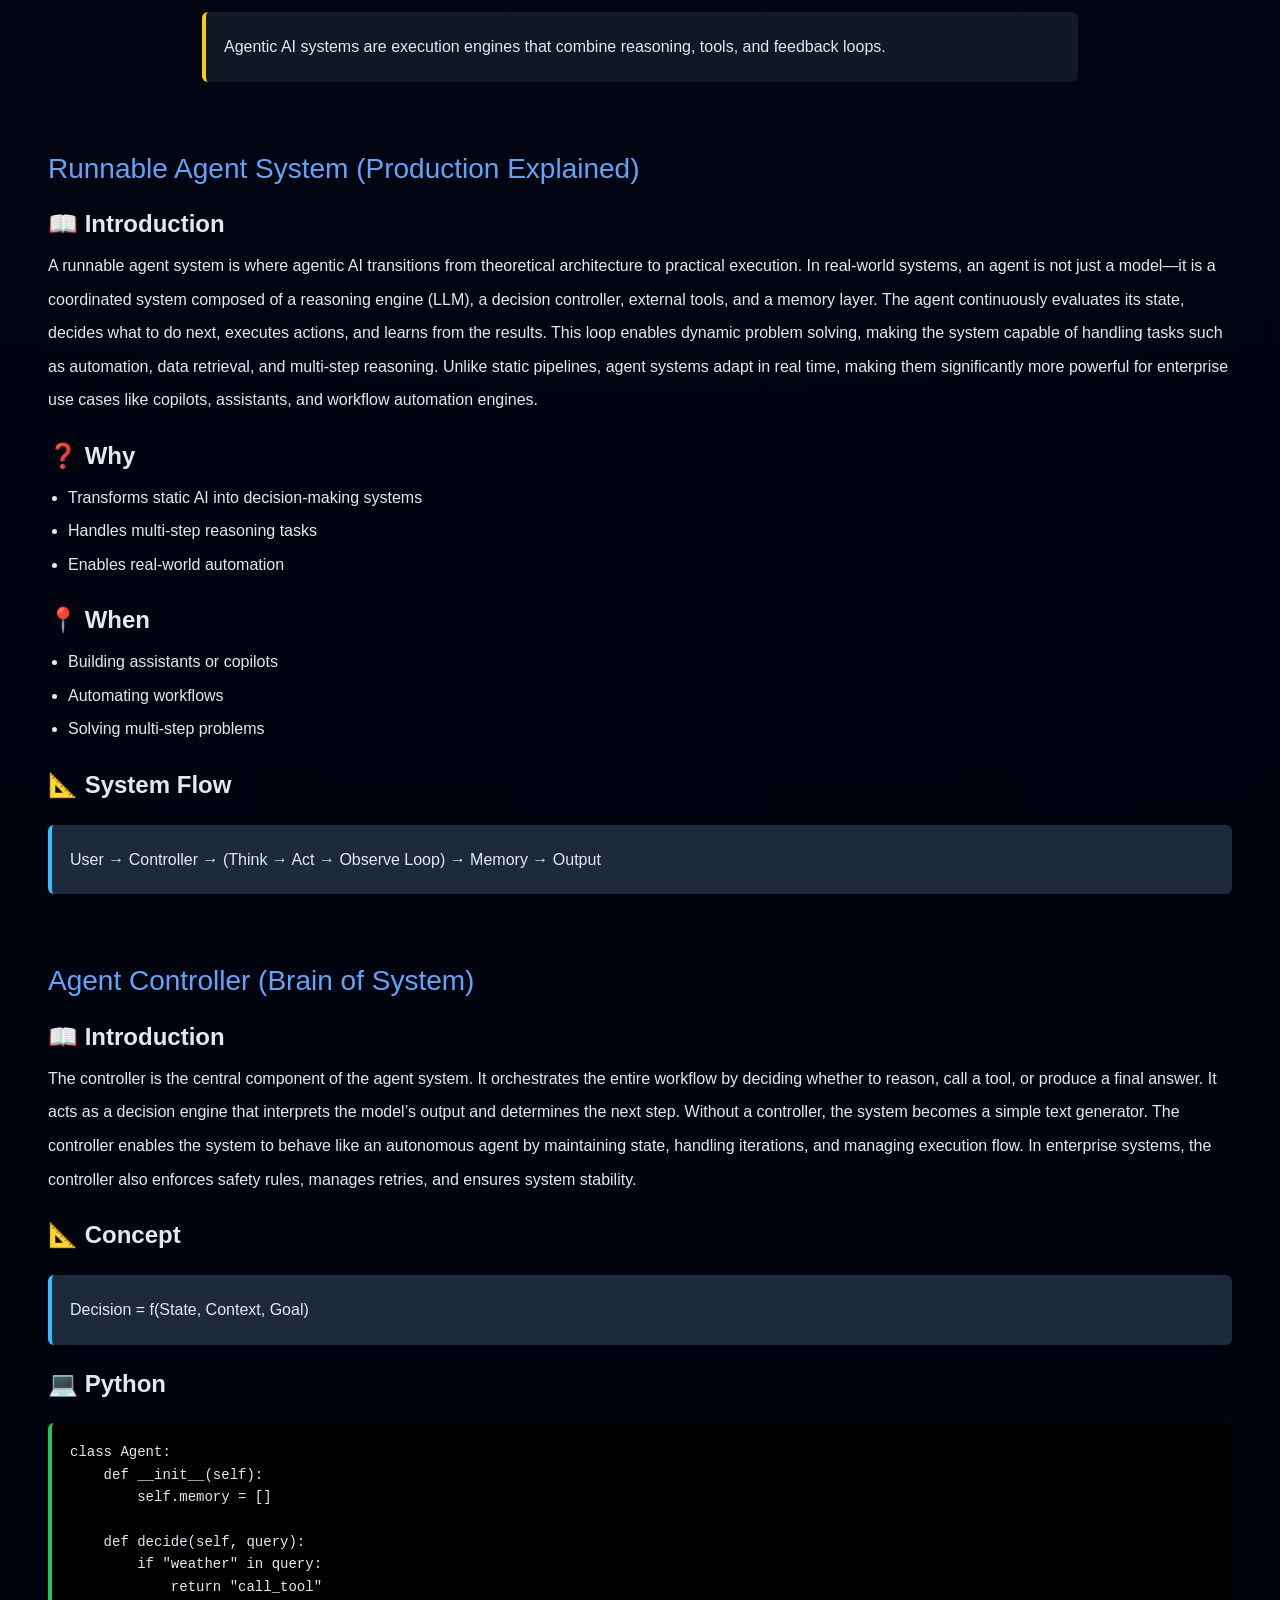
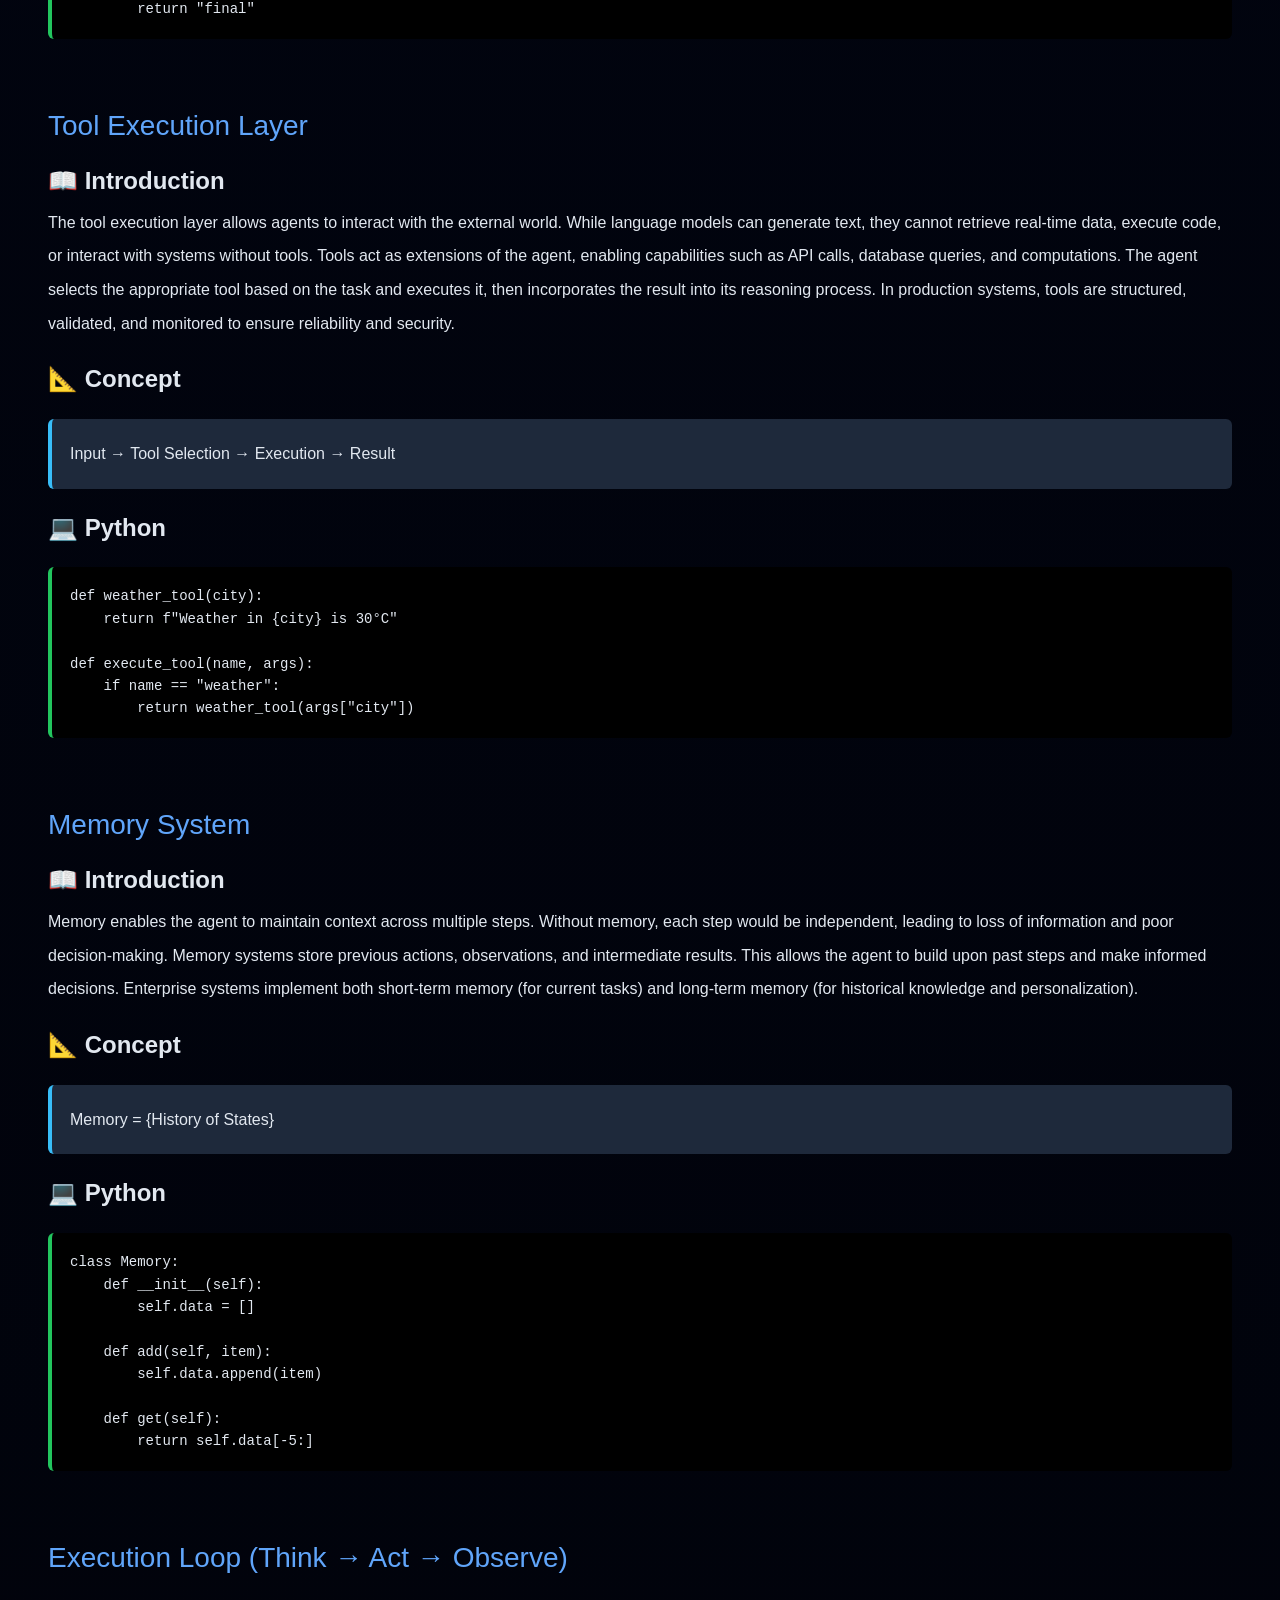
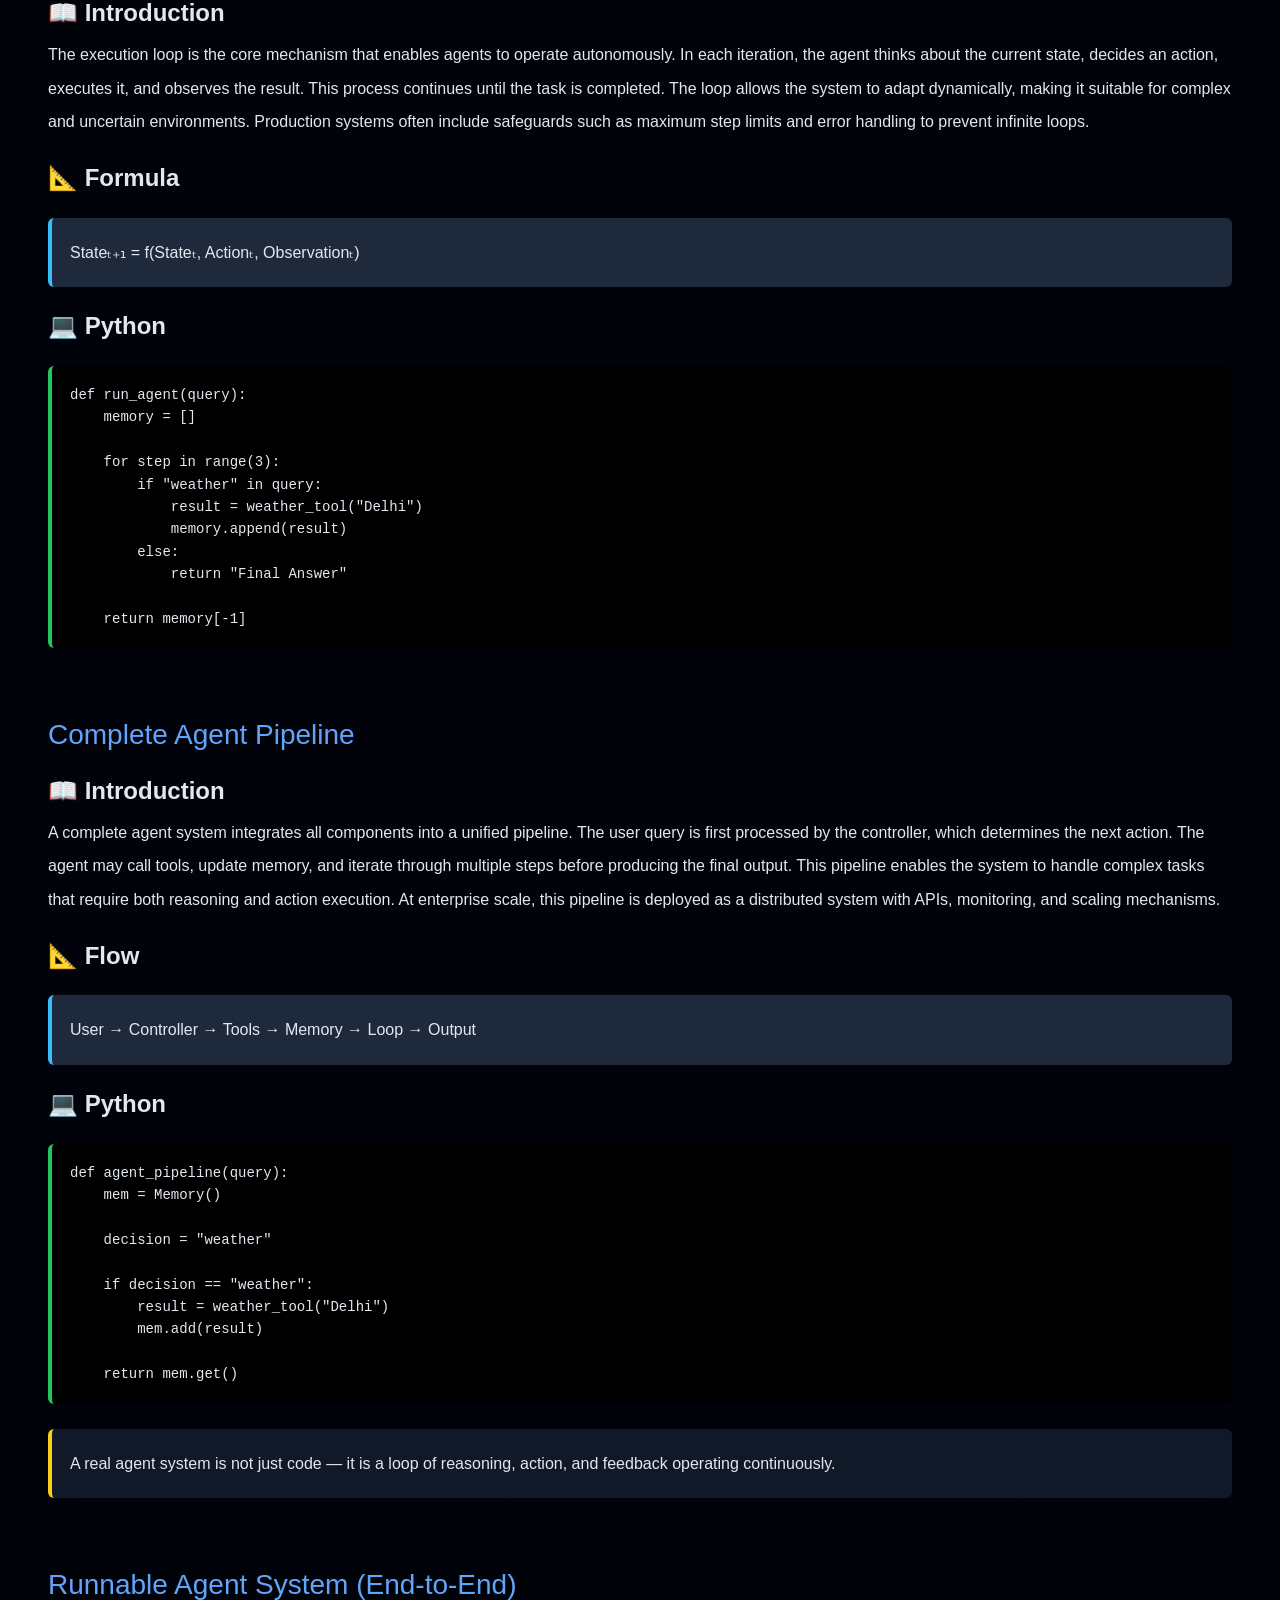
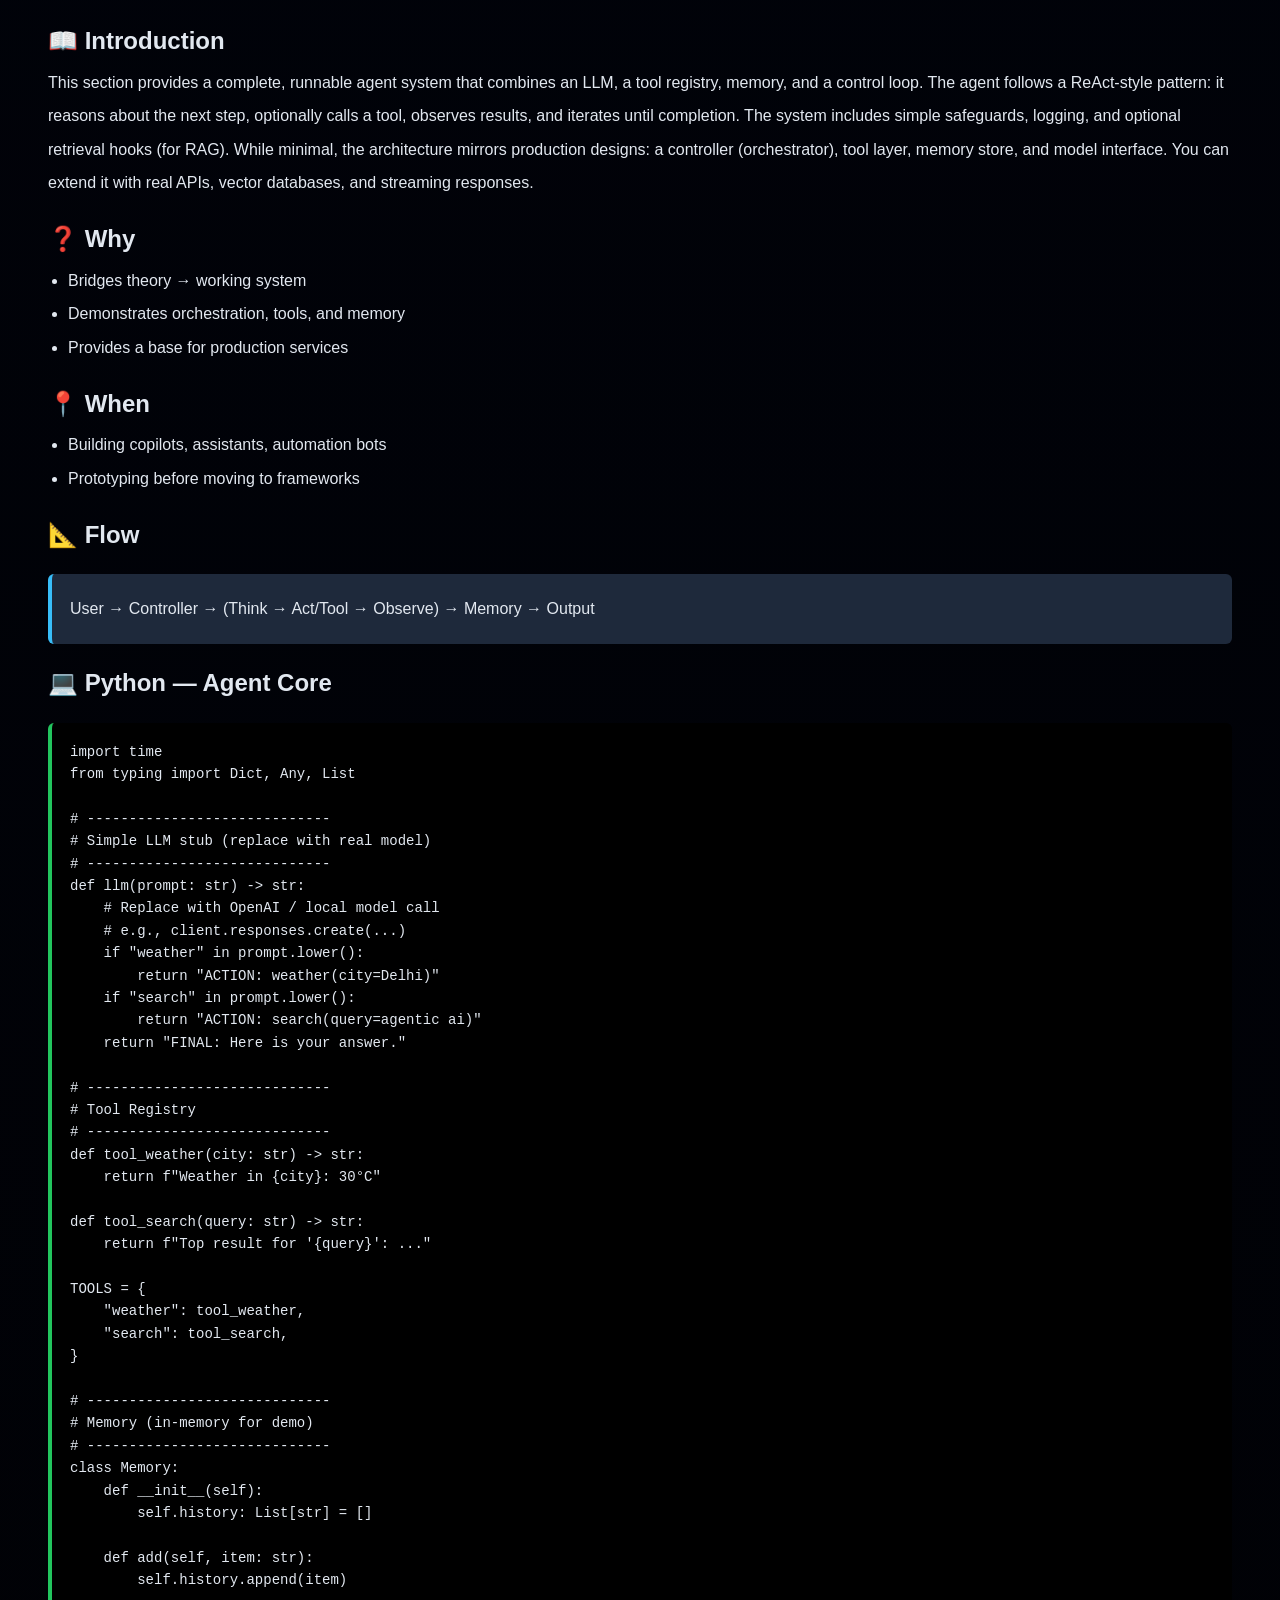
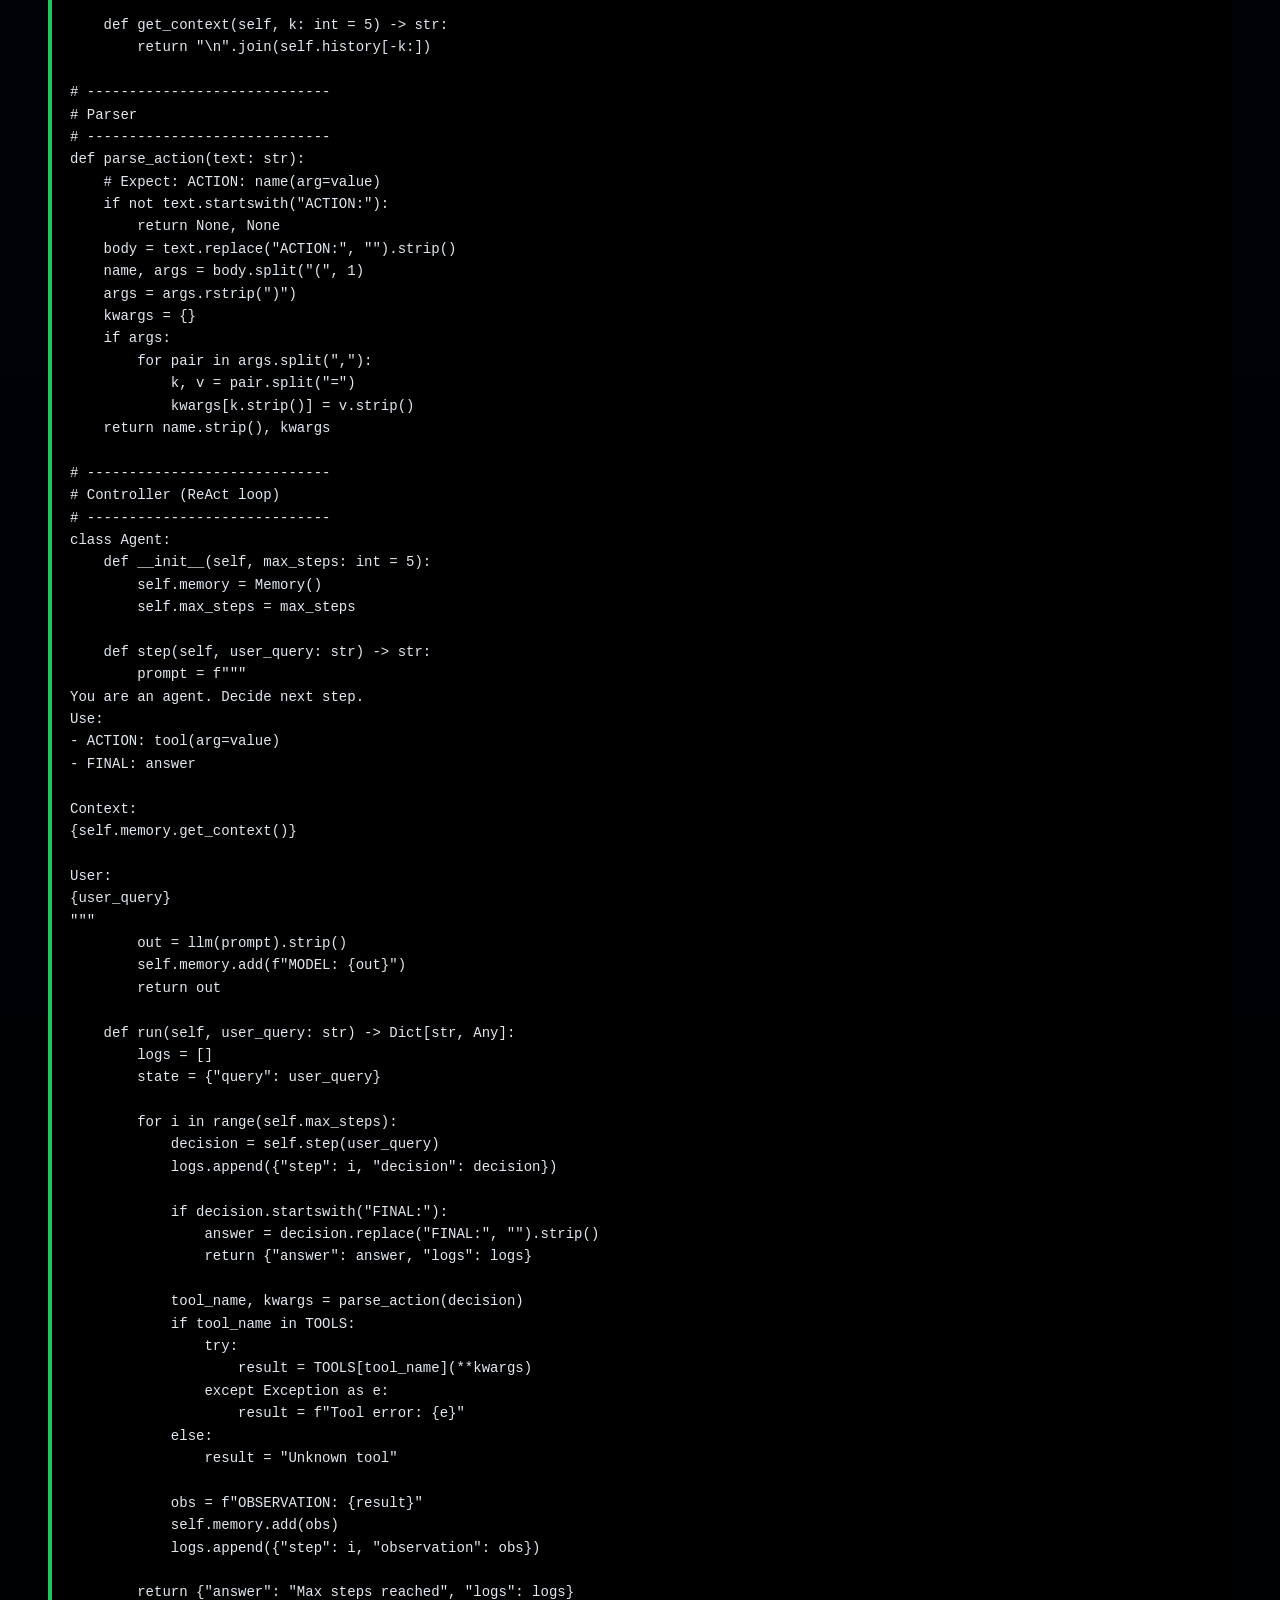
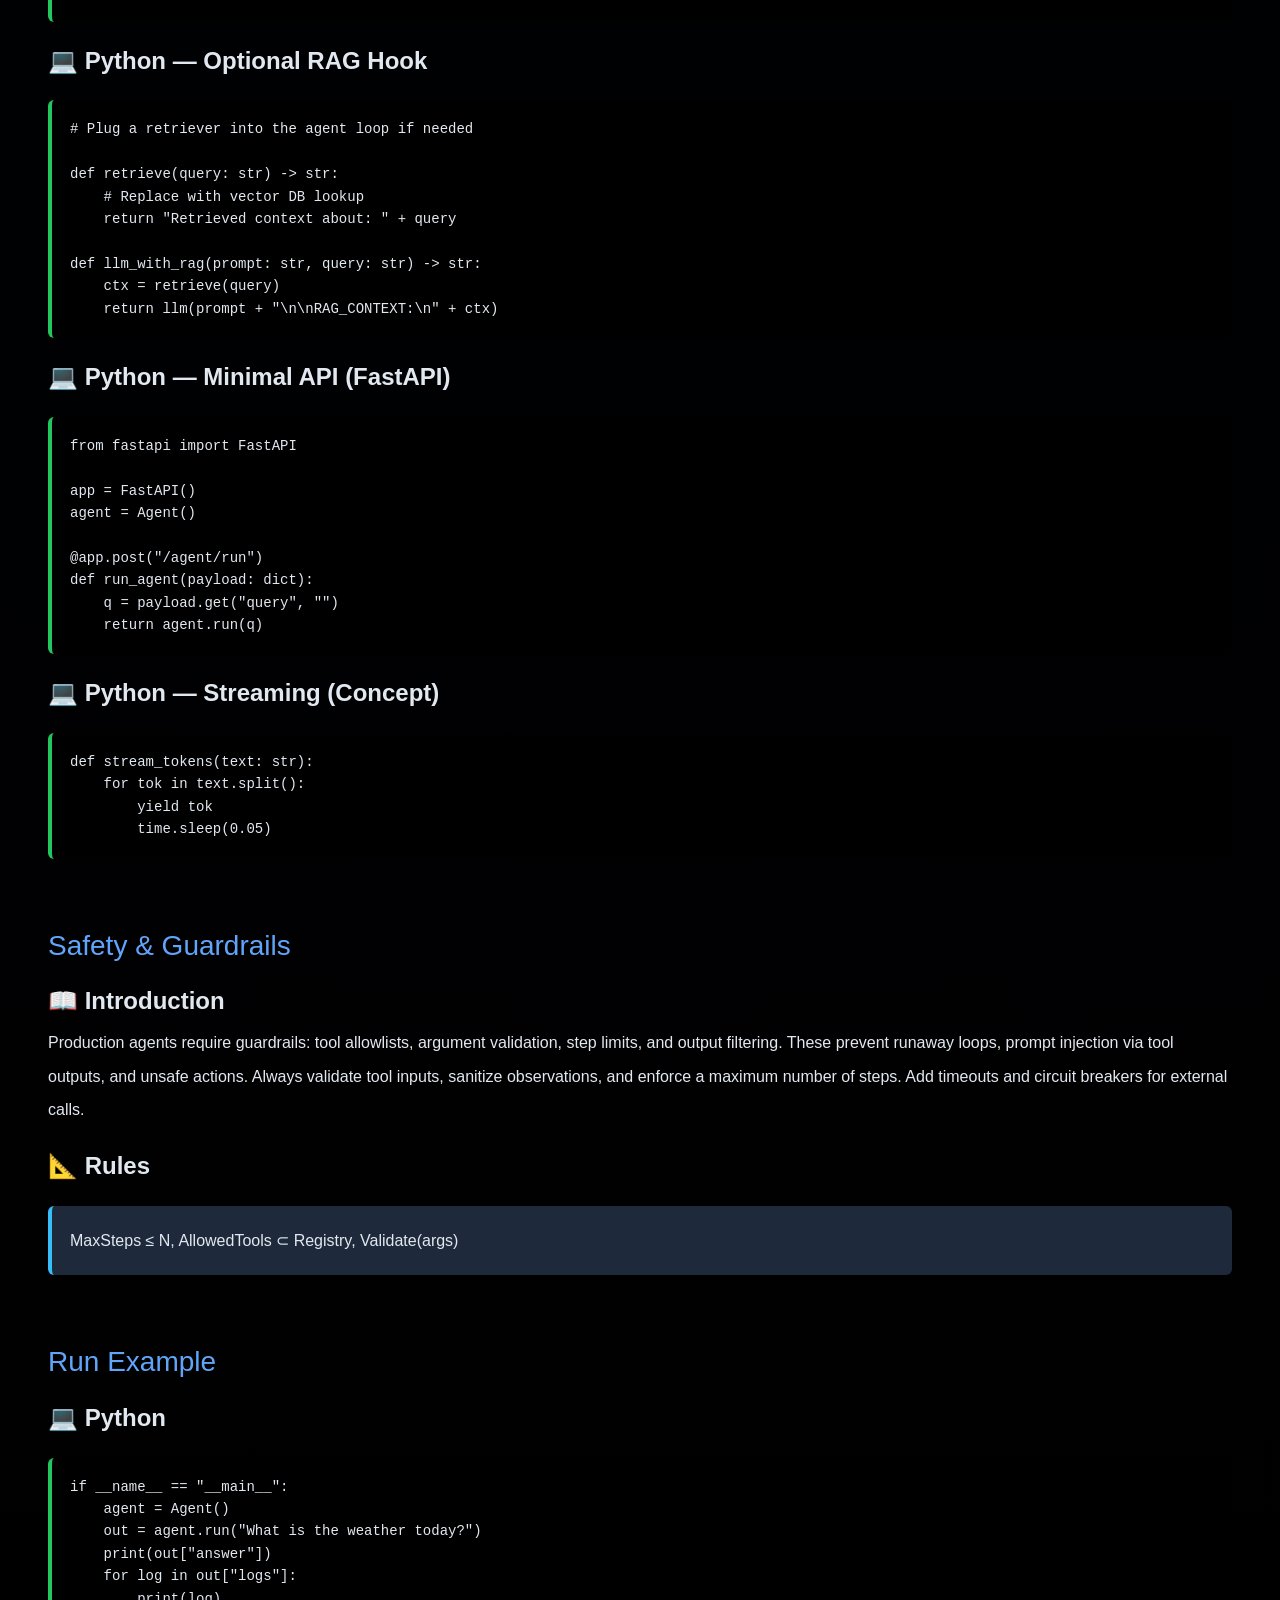
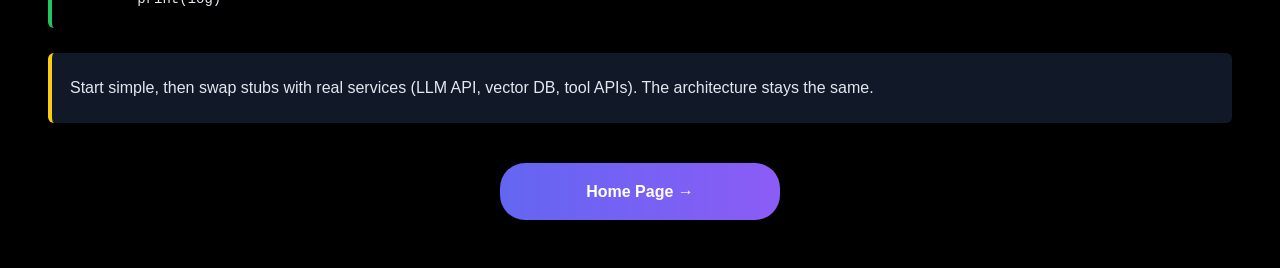
==== commit a636a953: "Add files via upload" ====
--- a/agent.html
+++ b/agent.html
@@ -4,55 +4,7 @@
 <title>Agentic AI Engineering Handbook</title>
 
 <link href="https://cdn.jsdelivr.net/npm/bootstrap@5.3.0/dist/css/bootstrap.min.css" rel="stylesheet">
-
-<style>
-body {
-    background-color: #020617;
-    color: #e2e8f0;
-    font-family: "Georgia", serif;
-    line-height: 2.1;
-}
-
-.container { max-width: 950px; }
-
-.chapter-title {
-    font-size: 3rem;
-    border-bottom: 2px solid #334155;
-    margin-bottom: 30px;
-}
-
-.section-title {
-    margin-top: 70px;
-    color: #60a5fa;
-}
-
-.sub {
-    margin-top: 25px;
-    font-weight: bold;
-}
-
-.code-box {
-    background: #000;
-    padding: 18px;
-    border-left: 4px solid #22c55e;
-    margin: 25px 0;
-    font-family: monospace;
-    white-space: pre-wrap;
-}
-
-.example-box {
-    background: #1e293b;
-    padding: 18px;
-    border-left: 4px solid #38bdf8;
-    margin: 25px 0;
-}
-
-.insight-box {
-    background: #111827;
-    padding: 18px;
-    border-left: 4px solid #facc15;
-    margin-top: 25px;
-}
+<link rel="stylesheet" href="./asset/css/style.css">
 </style>
 
 </head>
@@ -71,7 +23,6 @@
 implementations.
 </p>
 
-<hr>
 
 <!-- ================= LOOP ================= -->
 
@@ -106,8 +57,6 @@
     return state
 </pre>
 
-<hr>
-
 <!-- ================= REACT ================= -->
 
 <h3 class="section-title">ReAct Agent</h3>
@@ -125,8 +74,6 @@
 def react_agent(query):
     return "Thought → Action → Observation"
 </pre>
-
-<hr>
 
 <!-- ================= TOOL ================= -->
 
@@ -145,7 +92,6 @@
         return weather("Delhi")
 </pre>
 
-<hr>
 
 <!-- ================= PLANNING ================= -->
 
@@ -164,8 +110,6 @@
         print(s)
 </pre>
 
-<hr>
-
 <!-- ================= MEMORY ================= -->
 
 <h3 class="section-title">Memory Agent</h3>
@@ -179,7 +123,6 @@
 memory.append("data")
 </pre>
 
-<hr>
 
 <!-- ================= MULTI AGENT ================= -->
 
@@ -197,7 +140,6 @@
 print(validator(executor(planner())))
 </pre>
 
-<hr>
 
 <!-- ================= AUTONOMOUS ================= -->
 
@@ -213,16 +155,12 @@
         print(goal)
 </pre>
 
-<hr>
 
 <div class="insight-box">
 Agentic AI systems are execution engines that combine reasoning, tools, and feedback loops.
 </div>
 
 </div>
-
-
-<hr>
 
 
 
@@ -261,8 +199,6 @@
 User → Controller → (Think → Act → Observe Loop) → Memory → Output
 </div>
 
-<hr>
-
 <!-- ===================================================== -->
 <!-- CONTROLLER -->
 <!-- ===================================================== -->
@@ -295,7 +231,6 @@
         return "final"
 </pre>
 
-<hr>
 
 <!-- ===================================================== -->
 <!-- TOOL EXECUTION -->
@@ -327,7 +262,6 @@
         return weather_tool(args["city"])
 </pre>
 
-<hr>
 
 <!-- ===================================================== -->
 <!-- MEMORY -->
@@ -360,8 +294,6 @@
     def get(self):
         return self.data[-5:]
 </pre>
-
-<hr>
 
 <!-- ===================================================== -->
 <!-- LOOP -->
@@ -397,7 +329,6 @@
     return memory[-1]
 </pre>
 
-<hr>
 
 <!-- ===================================================== -->
 <!-- FULL PIPELINE -->
@@ -432,13 +363,10 @@
     return mem.get()
 </pre>
 
-<hr>
 
 <div class="insight-box">
 A real agent system is not just code — it is a loop of reasoning, action, and feedback operating continuously.
 </div>
-
-<hr>
 
 <!-- ===================================================== -->
 <!-- SYSTEM OVERVIEW -->
@@ -473,7 +401,6 @@
 User → Controller → (Think → Act/Tool → Observe) → Memory → Output
 </div>
 
-<hr>
 
 <!-- ===================================================== -->
 <!-- CODE: AGENT CORE -->
@@ -594,8 +521,6 @@
         return {"answer": "Max steps reached", "logs": logs}
 </pre>
 
-<hr>
-
 <!-- ===================================================== -->
 <!-- CODE: OPTIONAL RAG HOOK -->
 <!-- ===================================================== -->
@@ -614,7 +539,6 @@
     return llm(prompt + "\n\nRAG_CONTEXT:\n" + ctx)
 </pre>
 
-<hr>
 
 <!-- ===================================================== -->
 <!-- CODE: SIMPLE API -->
@@ -634,7 +558,6 @@
     return agent.run(q)
 </pre>
 
-<hr>
 
 <!-- ===================================================== -->
 <!-- CODE: STREAMING (CONCEPT) -->
@@ -649,7 +572,6 @@
         time.sleep(0.05)
 </pre>
 
-<hr>
 
 <!-- ===================================================== -->
 <!-- SAFETY & LIMITS -->
@@ -669,7 +591,6 @@
 MaxSteps ≤ N, AllowedTools ⊂ Registry, Validate(args)
 </div>
 
-<hr>
 
 <!-- ===================================================== -->
 <!-- RUN EXAMPLE -->
@@ -688,13 +609,21 @@
         print(log)
 </pre>
 
-<hr>
 
 <div class="insight-box">
 Start simple, then swap stubs with real services (LLM API, vector DB, tool APIs). The architecture stays the same.
 </div>
 
-<hr>
-
+
+<!-- ================= CTA ================= -->
+<div class="start-btn">
+    <button onclick="openPage('index.html')">Home Page →</button>
+</div>
+
+<script>
+function openPage(page){
+    window.location.href = page;
+}
+</script>
 </body>
 </html>
--- a/asset/css/style.css
+++ b/asset/css/style.css
@@ -0,0 +1,207 @@
+body {
+    background-color: #020617;
+    color: #e2e8f0;
+    font-family: "Georgia", serif;
+    line-height: 2.1;
+}
+
+/* Container spacing */
+.container {
+    max-width: 900px;
+}
+
+/* Titles */
+.chapter-title {
+    font-size: 3rem;
+    margin-bottom: 30px;
+}
+
+.section-title {
+    margin-top: 70px;
+    margin-bottom: 20px;
+    color: #60a5fa;
+}
+
+/* Sub sections */
+.sub {
+    margin-top: 25px;
+    margin-bottom: 10px;
+    font-weight: bold;
+}
+
+/* Code block FIX */
+.code-box {
+    background: #000;
+    padding: 18px;
+    border-left: 4px solid #22c55e;
+    margin: 25px 0;
+    font-family: "Courier New", monospace;
+    font-size: 14px;
+
+    /* CRITICAL FIXES */
+    white-space: pre-wrap;
+    word-wrap: break-word;
+    overflow-x: auto;
+    line-height: 1.6;
+    border-radius: 6px;
+}
+
+/* Example box */
+.example-box {
+    background: #1e293b;
+    padding: 18px;
+    border-left: 4px solid #38bdf8;
+    margin: 25px 0;
+    border-radius: 6px;
+}
+
+/* Insight box */
+.insight-box {
+    background: #111827;
+    padding: 18px;
+    border-left: 4px solid #facc15;
+    margin-top: 25px;
+    border-radius: 6px;
+}
+
+/* Paragraph spacing */
+p {
+    margin-bottom: 15px;
+}
+
+/* List spacing */
+ul {
+    margin-bottom: 15px;
+    padding-left: 20px;
+}
+img{
+    width: 100%;
+}
+/* ================= GLOBAL ================= */
+body {
+    background: radial-gradient(circle at top, #020617, #000000);
+    color: #e2e8f0;
+    font-family: 'Segoe UI', sans-serif;
+    overflow-x: hidden;
+}
+
+/* ================= HERO ================= */
+.hero {
+    text-align: center;
+    margin-bottom: 50px;
+    padding: 0 10px;
+}
+
+.hero h1 {
+    font-weight: 700;
+    background: linear-gradient(90deg, #38bdf8, #6366f1);
+    -webkit-background-clip: text;
+    color: transparent;
+}
+
+.hero p {
+    color: #94a3b8;
+}
+
+/* ================= CARD ================= */
+.card {
+    background: rgba(15, 23, 42, 0.6);
+    color: white;
+    border: 1px solid rgba(255,255,255,0.05);
+    border-radius: 16px;
+    backdrop-filter: blur(12px);
+    transition: all 0.3s ease;
+    padding: 20px;
+    height: 100%;
+}
+
+/* Hover only for desktop */
+@media (hover:hover){
+.card:hover {
+    transform: translateY(-6px);
+    box-shadow: 0 0 20px rgba(99,102,241,0.3);
+}
+}
+
+/* Tap feedback for mobile */
+.card:active {
+    transform: scale(0.98);
+}
+
+/* ================= TEXT ================= */
+.card h3 {
+    font-size: 1.2rem;
+}
+
+.card p {
+    color: #94a3b8;
+    font-size: 0.9rem;
+}
+
+/* ================= CATEGORY COLORS ================= */
+.nlp { border-left: 4px solid #22c55e; }
+.transformer { border-left: 4px solid #3b82f6; }
+.llm { border-left: 4px solid #8b5cf6; }
+.rag { border-left: 4px solid #f59e0b; }
+.agent { border-left: 4px solid #ef4444; }
+.project { border-left: 4px solid #14b8a6; }
+
+/* ================= CTA ================= */
+.start-btn {
+    margin-top: 40px;
+    text-align: center;
+}
+
+.start-btn button {
+    background: linear-gradient(90deg, #6366f1, #8b5cf6);
+    border: none;
+    padding: 12px 30px;
+    border-radius: 25px;
+    color: white;
+    font-weight: 600;
+    width: 100%;
+    max-width: 280px;
+}
+
+/* ================= MOBILE OPTIMIZATION ================= */
+@media (max-width: 768px){
+
+.hero h1 {
+    font-size: 1.8rem;
+}
+
+.hero p {
+    font-size: 0.9rem;
+}
+
+.card {
+    padding: 18px;
+}
+
+.card h3 {
+    font-size: 1.1rem;
+}
+
+.card p {
+    font-size: 0.85rem;
+}
+
+}
+
+/* ================= TABLET ================= */
+@media (min-width: 769px) and (max-width: 1024px){
+
+.hero h1 {
+    font-size: 2.2rem;
+}
+
+}
+
+/* ================= DESKTOP ================= */
+@media (min-width: 1025px){
+
+.hero h1 {
+    font-size: 3rem;
+}
+
+}
